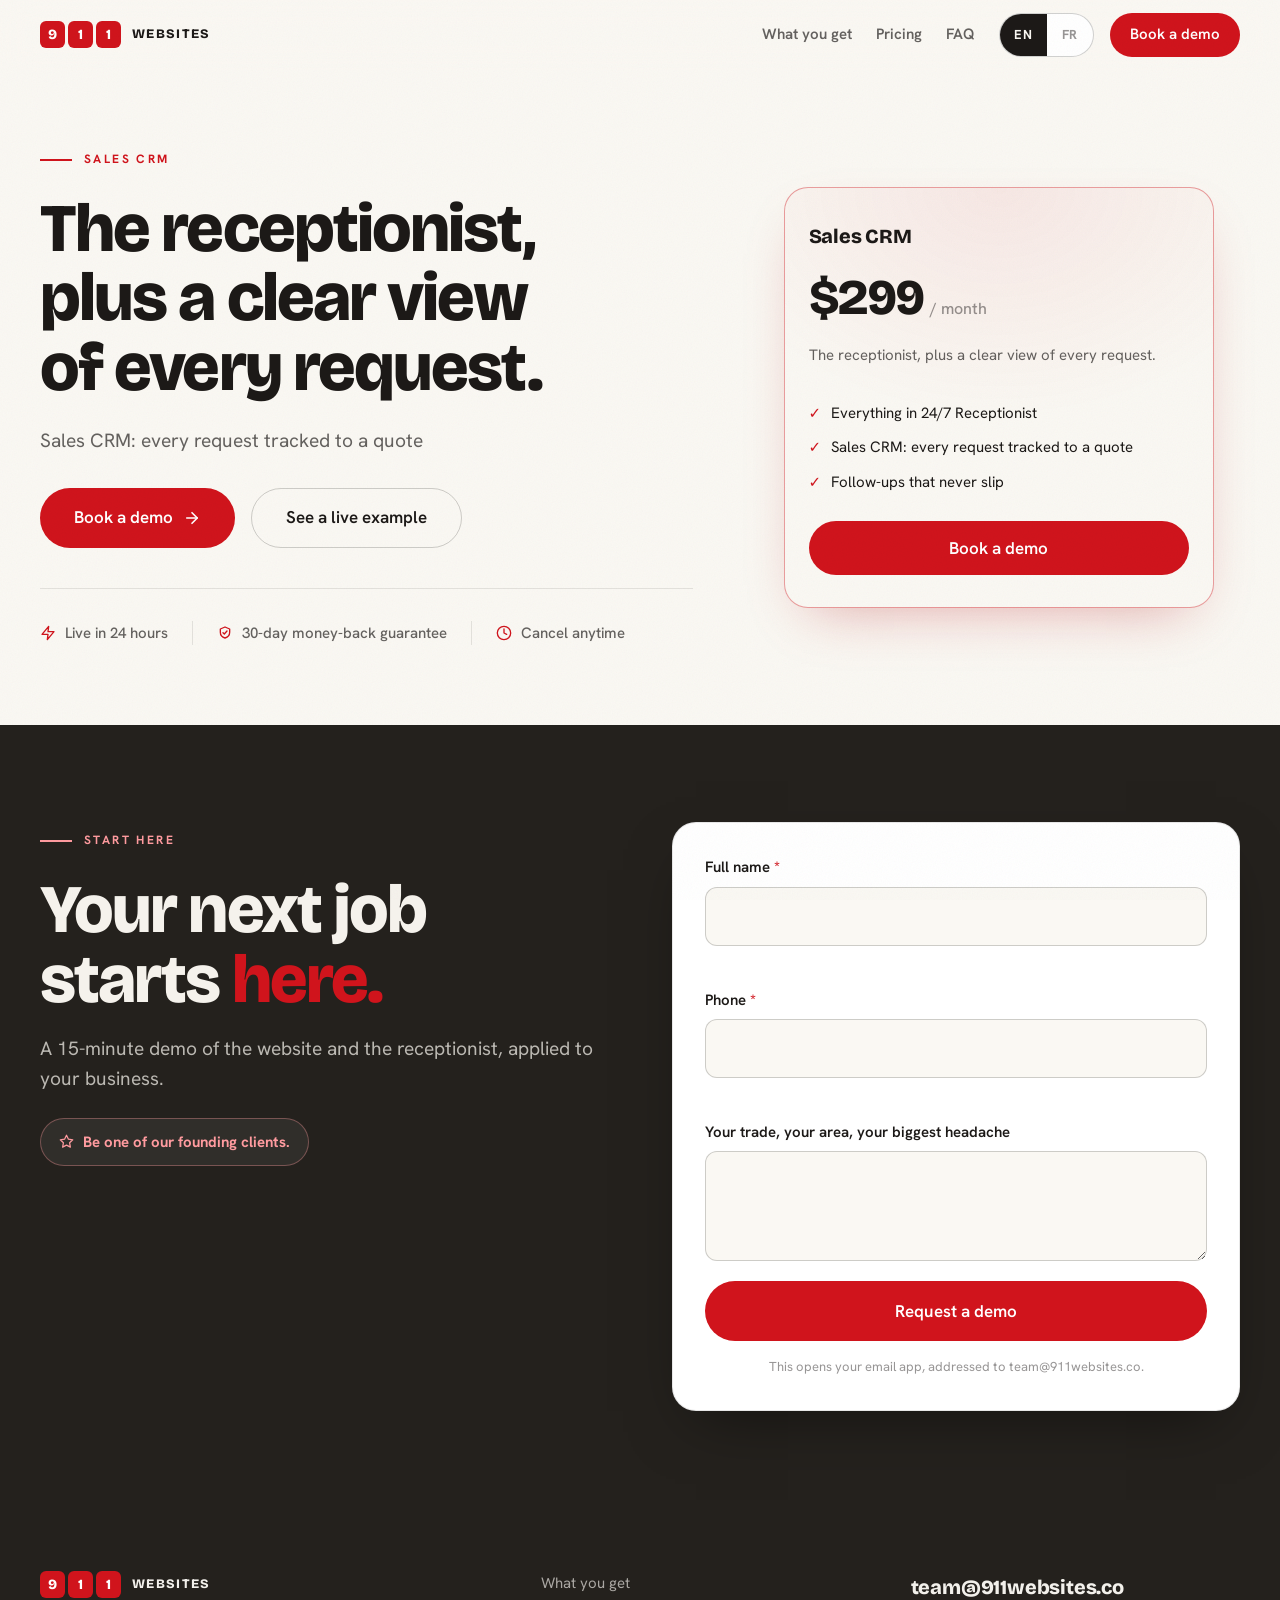
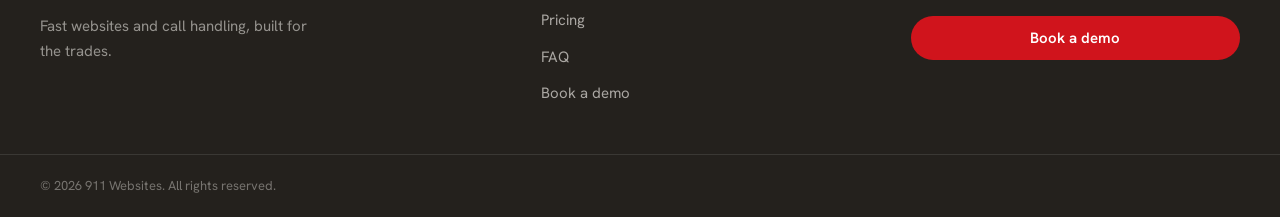
==== crm.html @ 1a989532 "Targeted pass per validated decisions (no copy changes) - Slate blocks (--slate token, centralized):" ====
<!DOCTYPE html>
<html lang="en">
<head>
  <meta charset="UTF-8" />
  <meta name="viewport" content="width=device-width, initial-scale=1.0" />
  <title data-i18n="crm.meta.title">911 Websites: Sales CRM</title>
  <meta name="description" data-i18n-content="crm.meta.desc" content="The receptionist, plus a clear view of every request. Sales CRM: every request tracked to a quote." />
  <meta name="theme-color" content="#FAF8F3" />

  <meta property="og:title" content="911 Websites: Sales CRM" />
  <meta property="og:description" content="The receptionist, plus a clear view of every request. Sales CRM: every request tracked to a quote." />
  <meta property="og:type" content="website" />
  <meta property="og:url" content="https://911websites.co/crm" /><!-- TODO: confirm domain -->

  <link rel="icon" type="image/svg+xml" href="data:image/svg+xml,%3Csvg xmlns='http://www.w3.org/2000/svg' viewBox='0 0 52 18'%3E%3Crect x='0' y='0' width='15' height='18' rx='4' fill='%23ED1C24'/%3E%3Ctext x='7.5' y='13.5' font-family='Arial Black,Arial' font-size='12' font-weight='900' text-anchor='middle' fill='white'%3E9%3C/text%3E%3Crect x='18.5' y='0' width='15' height='18' rx='4' fill='%23ED1C24'/%3E%3Ctext x='26' y='13.5' font-family='Arial Black,Arial' font-size='12' font-weight='900' text-anchor='middle' fill='white'%3E1%3C/text%3E%3Crect x='37' y='0' width='15' height='18' rx='4' fill='%23ED1C24'/%3E%3Ctext x='44.5' y='13.5' font-family='Arial Black,Arial' font-size='12' font-weight='900' text-anchor='middle' fill='white'%3E1%3C/text%3E%3C/svg%3E" />

  <link rel="preconnect" href="https://fonts.googleapis.com" />
  <link rel="preconnect" href="https://fonts.gstatic.com" crossorigin />
  <link href="https://fonts.googleapis.com/css2?family=Bricolage+Grotesque:opsz,wght@12..96,700;12..96,800&family=Hanken+Grotesk:wght@400;500;600;700&display=swap" rel="stylesheet" />
  <link rel="stylesheet" href="assets/css/styles.css?v=3" />
</head>
<body data-page="crm">

  <a href="#main" class="skip" data-i18n="c.skip">Skip to content</a>

  <header class="nav" id="nav" role="banner">
    <div class="nav__inner wrap">
      <a href="/" class="logo" aria-label="911 Websites">
        <span class="logo__sq-group" aria-hidden="true">
          <span class="logo__sq">9</span><span class="logo__sq">1</span><span class="logo__sq">1</span>
        </span>
        <span class="logo__word">Websites</span>
      </a>

      <button class="nav__burger" id="burger" aria-label="Menu" aria-expanded="false" aria-controls="navLinks">
        <span></span><span></span><span></span>
      </button>

      <nav class="nav__links" id="navLinks" aria-label="Primary">
        <a href="/#pillars" data-i18n="h.pillars.kicker">What you get</a>
        <a href="/#pricing" data-i18n="c.nav.pricing">Pricing</a>
        <a href="/#faq" data-i18n="c.nav.faq">FAQ</a>
      </nav>

      <div class="lang" role="group" aria-label="Language">
        <button type="button" data-lang="en" aria-pressed="true">EN</button>
        <button type="button" data-lang="fr" aria-pressed="false">FR</button>
      </div>

      <a href="#contact" class="btn btn--primary btn--nav nav__cta" data-i18n="c.cta.demo">Book a demo</a>
    </div>
  </header>

  <main id="main">

    <!-- HERO -->
    <section class="hero" aria-labelledby="hero-title">
      <div class="wrap hero__grid">
        <div class="hero__copy" data-reveal>
          <p class="kicker" data-i18n="c.plan3.name">Sales CRM</p>
          <h1 class="display hero__title" id="hero-title" data-i18n="c.plan3.desc">The receptionist, plus a clear view of every request.</h1>
          <p class="lead hero__lead" data-i18n="c.plan3.f2">Sales CRM: every request tracked to a quote</p>
          <div class="hero__actions">
            <a href="#contact" class="btn btn--primary btn--lg">
              <span data-i18n="c.cta.demo">Book a demo</span>
              <svg class="btn__arrow" viewBox="0 0 24 24" fill="none" stroke="currentColor" stroke-width="2.2" stroke-linecap="round" stroke-linejoin="round" aria-hidden="true"><line x1="5" y1="12" x2="19" y2="12"/><polyline points="12 5 19 12 12 19"/></svg>
            </a>
            <a href="/demo" class="btn btn--ghost btn--lg" data-i18n="c.cta.example">See a live example</a>
          </div>
          <ul class="trust" aria-label="Guarantees">
            <li>
              <svg viewBox="0 0 24 24" fill="none" stroke="currentColor" stroke-width="2" stroke-linecap="round" stroke-linejoin="round" aria-hidden="true"><polygon points="13 2 3 14 12 14 11 22 21 10 12 10 13 2"/></svg>
              <span data-i18n="c.trust.1">Live in 24 hours</span>
            </li>
            <li>
              <svg viewBox="0 0 24 24" fill="none" stroke="currentColor" stroke-width="2" stroke-linecap="round" stroke-linejoin="round" aria-hidden="true"><path d="M12 3l7 3v5c0 4-3 7.5-7 8.5C8 18.5 5 15 5 11V6z"/><path d="M9 11.5l2 2 4-4.5"/></svg>
              <span data-i18n="c.trust.2">30-day money-back guarantee</span>
            </li>
            <li>
              <svg viewBox="0 0 24 24" fill="none" stroke="currentColor" stroke-width="2" stroke-linecap="round" stroke-linejoin="round" aria-hidden="true"><circle cx="12" cy="12" r="10"/><polyline points="12 6 12 12 16 14"/></svg>
              <span data-i18n="c.trust.3">Cancel anytime</span>
            </li>
          </ul>
        </div>

        <!-- The Sales CRM plan card, reused as the hero visual -->
        <aside class="plan plan--featured" data-reveal aria-label="Sales CRM plan" style="max-width: 430px; width: 100%; justify-self: center;">
          <h3 class="plan__name" data-i18n="c.plan3.name">Sales CRM</h3>
          <div class="plan__price">$299<span data-i18n="c.per">/ month</span></div>
          <p class="plan__desc" data-i18n="c.plan3.desc">The receptionist, plus a clear view of every request.</p>
          <ul class="plan__features">
            <li data-i18n="c.plan3.f1">Everything in 24/7 Receptionist</li>
            <li data-i18n="c.plan3.f2">Sales CRM: every request tracked to a quote</li>
            <li data-i18n="c.plan3.f3">Follow-ups that never slip</li>
          </ul>
          <a href="#contact" class="btn btn--primary btn--full" data-i18n="c.cta.demo">Book a demo</a>
        </aside>
      </div>
    </section>

    <!-- CONTACT (slate block) -->
    <section class="section contact section--dark" id="contact" aria-labelledby="contact-title" data-reveal>
      <div class="wrap contact__grid">
        <div class="contact__pitch">
          <p class="kicker" data-i18n="a.contact.kicker">Start here</p>
          <h2 class="display" id="contact-title" data-i18n-html="h.contact.title">Your next job starts <span class="accent">here.</span></h2>
          <p class="lead" data-i18n="h.contact.lead">A 15-minute demo of the website and the receptionist, applied to your business.</p>
          <span class="founding">
            <svg viewBox="0 0 24 24" fill="none" stroke="currentColor" stroke-width="2" stroke-linecap="round" stroke-linejoin="round" aria-hidden="true"><polygon points="12 2 15.1 8.3 22 9.3 17 14.1 18.2 21 12 17.8 5.8 21 7 14.1 2 9.3 8.9 8.3 12 2"/></svg>
            <span data-i18n="a.contact.founding">Be one of our founding clients.</span>
          </span>
        </div>

        <form class="form" id="demoForm" data-subject-key="crm.form.subject" novalidate aria-label="Demo request">
          <div class="field">
            <label for="name"><span data-i18n="c.form.name">Full name</span> <span class="req" aria-hidden="true">*</span></label>
            <input type="text" id="name" name="name" required autocomplete="name" aria-required="true" aria-describedby="e-name" />
            <span class="field__err" id="e-name" role="alert" aria-live="polite"></span>
          </div>
          <div class="field">
            <label for="phone"><span data-i18n="c.form.phone">Phone</span> <span class="req" aria-hidden="true">*</span></label>
            <input type="tel" id="phone" name="phone" required autocomplete="tel" aria-required="true" aria-describedby="e-phone" />
            <span class="field__err" id="e-phone" role="alert" aria-live="polite"></span>
          </div>
          <div class="field">
            <label for="message" data-i18n="c.form.msg">Your trade, your area, your biggest headache</label>
            <textarea id="message" name="message"></textarea>
          </div>
          <button type="submit" class="btn btn--primary btn--full btn--lg" data-i18n="c.form.send">Request a demo</button>
          <p class="form__hint" data-i18n="c.form.hint">This opens your email app, addressed to team@911websites.co.</p>
        </form>
      </div>
    </section>

  </main>

  <footer class="footer" role="contentinfo">
    <div class="wrap footer__top">
      <div class="footer__brand">
        <a href="/" class="logo" aria-label="911 Websites">
          <span class="logo__sq-group" aria-hidden="true">
            <span class="logo__sq">9</span><span class="logo__sq">1</span><span class="logo__sq">1</span>
          </span>
          <span class="logo__word">Websites</span>
        </a>
        <p data-i18n="c.footer.tag">Fast websites and call handling, built for the trades.</p>
      </div>
      <nav class="footer__nav" aria-label="Footer">
        <a href="/#pillars" data-i18n="h.pillars.kicker">What you get</a>
        <a href="/#pricing" data-i18n="c.nav.pricing">Pricing</a>
        <a href="/#faq" data-i18n="c.nav.faq">FAQ</a>
        <a href="#contact" data-i18n="c.cta.demo">Book a demo</a>
      </nav>
      <div class="footer__contact">
        <a href="mailto:team@911websites.co" class="footer__mail">team@911websites.co</a>
        <a href="#contact" class="btn btn--primary btn--nav" data-i18n="c.cta.demo">Book a demo</a>
      </div>
    </div>
    <div class="footer__bottom">
      <div class="wrap">
        <p>&copy; <span data-year>2026</span> 911 Websites. <span data-i18n="c.footer.rights">All rights reserved.</span></p>
      </div>
    </div>
  </footer>

  <script src="assets/js/i18n.js?v=3"></script>
  <script src="assets/js/main.js?v=3"></script>
</body>
</html>
---- assets/css/styles.css ----
/* ═══════════════════════════════════════════════════════════
   911 WEBSITES - A/B test design system (light, warm, craftsman)
   Paper base, ink text, one deep red accent. Dark only where it
   works: photos, the guarantee band, the footer. One theme shared
   by both variants: the test isolates the message, not the design.
   Tokens -> Base -> Type -> Components -> Sections -> Breakpoints
═══════════════════════════════════════════════════════════ */

:root {
  /* Surfaces (warm paper, no pure white page bg) */
  --bg:         #FAF8F3;
  --bg-2:       #F2EFE7;
  --surface:    #FFFFFF;
  --surface-2:  #F2EFE7;
  --line:       rgba(28, 25, 20, 0.10);
  --line-2:     rgba(28, 25, 20, 0.20);

  /* Single accent: deep brand red (AA on paper and as button bg) */
  --red:        #D0141C;
  --red-deep:   #A50F15;
  --red-soft:   rgba(208, 20, 28, 0.07);

  /* Ink */
  --text:       #1C1917;
  --text-2:     rgba(28, 25, 23, 0.68);
  --text-3:     rgba(28, 25, 23, 0.46);

  /* Dark pockets: one slate for dark sections + footer (centralized) */
  --slate:      #24211D;
  --on-slate:   #F5F2EC;
  --on-slate-2: rgba(245, 242, 236, 0.72);
  --red-on-slate: #FF9B9F;

  /* Type */
  --font-display: 'Bricolage Grotesque', Georgia, serif;
  --font-body:    'Hanken Grotesk', system-ui, sans-serif;

  --fs-display: clamp(2.4rem, 6vw, 4.25rem);
  --fs-h2:      clamp(1.9rem, 4.4vw, 3rem);
  --fs-h3:      1.3125rem;
  --fs-lead:    clamp(1.125rem, 1.5vw, 1.3125rem);
  --fs-body:    1.0625rem;
  --fs-sm:      0.9375rem;
  --fs-xs:      0.8125rem;
  --fs-kicker:  0.75rem;

  /* Spacing */
  --s1: 4px;  --s2: 8px;  --s3: 12px; --s4: 16px; --s5: 20px;
  --s6: 24px; --s8: 32px; --s10: 40px; --s12: 48px; --s16: 64px;
  --s20: 80px; --s24: 96px; --s32: 128px;

  /* Radii (locked scale) */
  --r-xs: 8px;
  --r-sm: 12px;
  --r:    16px;
  --r-lg: 24px;
  --r-pill: 999px;

  /* Shadows (warm-tinted, never pure black) */
  --shadow-lift: 0 20px 50px -22px rgba(60, 42, 24, 0.28), 0 0 0 1px var(--line);
  --shadow-red:  0 22px 55px -26px rgba(180, 18, 24, 0.38);

  /* Motion */
  --ease: cubic-bezier(0.22, 1, 0.36, 1);
  --dur:  0.55s;
  --t:    0.22s ease;

  --nav-h: 70px;
  --maxw: 1240px;
}

/* ── RESET / BASE ──────────────────────────────── */
*, *::before, *::after { box-sizing: border-box; margin: 0; padding: 0; }

html {
  scroll-behavior: smooth;
  -webkit-text-size-adjust: 100%;
  scroll-padding-top: calc(var(--nav-h) + 16px);
}

body {
  font-family: var(--font-body);
  font-size: var(--fs-body);
  line-height: 1.65;
  color: var(--text);
  background: var(--bg);
  -webkit-font-smoothing: antialiased;
  text-rendering: optimizeLegibility;
  overflow-x: hidden;
}

img, svg { display: block; max-width: 100%; }
a { color: inherit; text-decoration: none; }

:focus-visible {
  outline: 2px solid var(--red);
  outline-offset: 3px;
  border-radius: 4px;
}

button { font-family: inherit; cursor: pointer; border: none; background: none; color: inherit; }
ul, ol { list-style: none; }
sup { font-size: 0.5em; vertical-align: super; font-weight: inherit; }

/* Subtle paper grain (click-through) */
body::after {
  content: '';
  position: fixed;
  inset: 0;
  z-index: 2000;
  pointer-events: none;
  opacity: 0.05;
  mix-blend-mode: multiply;
  background-image: url("data:image/svg+xml,%3Csvg xmlns='http://www.w3.org/2000/svg' width='180' height='180'%3E%3Cfilter id='n'%3E%3CfeTurbulence type='fractalNoise' baseFrequency='0.8' numOctaves='3' stitchTiles='stitch'/%3E%3C/filter%3E%3Crect width='100%25' height='100%25' filter='url(%23n)'/%3E%3C/svg%3E");
}

/* ── TYPOGRAPHY ────────────────────────────────── */
.display, .h2 {
  font-family: var(--font-display);
  font-weight: 800;
  letter-spacing: -0.028em;
  line-height: 1.02;
  color: var(--text);
  text-wrap: balance;
}
.display { font-size: var(--fs-display); }
.h2      { font-size: var(--fs-h2); line-height: 1.06; letter-spacing: -0.024em; }
.h3 {
  font-family: var(--font-display);
  font-weight: 700;
  font-size: var(--fs-h3);
  letter-spacing: -0.01em;
  line-height: 1.2;
}

.accent { color: var(--red); }

.lead {
  font-size: var(--fs-lead);
  line-height: 1.55;
  color: var(--text-2);
  max-width: 56ch;
  text-wrap: pretty;
}
.muted { color: var(--text-3); }

/* Kicker: the signature dash is a red rule, not a character */
.kicker {
  display: inline-flex;
  align-items: center;
  gap: 12px;
  font-family: var(--font-body);
  font-size: var(--fs-kicker);
  font-weight: 700;
  letter-spacing: 0.2em;
  text-transform: uppercase;
  color: var(--red);
  margin-bottom: var(--s6);
}
.kicker::before {
  content: '';
  width: 32px;
  height: 2px;
  background: currentColor;
  flex-shrink: 0;
}

/* ── LAYOUT ────────────────────────────────────── */
.wrap {
  width: 100%;
  max-width: var(--maxw);
  margin-inline: auto;
  padding-inline: var(--s5);
}

.section {
  padding-block: clamp(var(--s20), 10vw, var(--s24));
  position: relative;
}
.section--seam { border-top: 1px solid var(--line); }
.section--white { background: var(--surface); border-block: 1px solid var(--line); }
.section__head { max-width: 780px; margin-bottom: var(--s12); }
.section__head .h2 { margin-bottom: var(--s5); }

/* ── REVEAL / STAGGER ──────────────────────────── */
[data-reveal] {
  opacity: 0;
  transform: translateY(26px);
  transition: opacity var(--dur) ease, transform var(--dur) var(--ease);
}
[data-reveal].in { opacity: 1; transform: none; }

.stagger > * {
  opacity: 0;
  transform: translateY(22px);
  transition: opacity var(--dur) ease, transform var(--dur) var(--ease);
  transition-delay: calc(var(--i, 0) * 80ms);
}
[data-reveal].in .stagger > *,
.stagger.in > * { opacity: 1; transform: none; }

/* ── BUTTONS ───────────────────────────────────── */
.btn {
  display: inline-flex;
  align-items: center;
  justify-content: center;
  gap: 10px;
  font-family: var(--font-body);
  font-size: var(--fs-body);
  font-weight: 600;
  line-height: 1;
  border-radius: var(--r-pill);
  padding: 16px 28px;
  min-height: 54px;
  white-space: nowrap;
  transition: background var(--t), color var(--t), transform var(--t), border-color var(--t), box-shadow var(--t);
}
.btn svg { width: 18px; height: 18px; }
.btn--primary {
  background: var(--red);
  color: #FFFFFF;
}
.btn--primary:hover  { background: var(--red-deep); transform: translateY(-2px); box-shadow: var(--shadow-red); }
.btn--primary:active { transform: translateY(0); }
.btn--ghost {
  background: transparent;
  color: var(--text);
  border: 1px solid var(--line-2);
}
.btn--ghost:hover { border-color: var(--text); background: rgba(28, 25, 20, 0.04); }
.btn--on-red {
  background: #FFFFFF;
  color: var(--red-deep);
}
.btn--on-red:hover { background: var(--bg); transform: translateY(-2px); }
.btn--lg { font-size: 1.0625rem; padding: 18px 34px; min-height: 60px; }
.btn--full { width: 100%; }
.btn--nav { min-height: 44px; padding: 11px 20px; font-size: var(--fs-sm); }
.btn__arrow { transition: transform var(--t); }
.btn:hover .btn__arrow { transform: translateX(3px); }

/* ── LOGO ──────────────────────────────────────── */
.logo { display: inline-flex; align-items: center; gap: 11px; flex-shrink: 0; }
.logo__sq-group { display: flex; gap: 3px; }
.logo__sq {
  display: grid;
  place-items: center;
  width: 25px; height: 27px;
  background: var(--red);
  color: #fff;
  font-family: var(--font-display);
  font-weight: 800;
  font-size: 14px;
  border-radius: 6px;
  line-height: 1;
}
.logo__word {
  font-family: var(--font-display);
  font-weight: 800;
  font-size: 13px;
  letter-spacing: 0.1em;
  text-transform: uppercase;
  color: var(--text);
}

/* ── LANGUAGE TOGGLE ───────────────────────────── */
.lang {
  display: inline-flex;
  border: 1px solid var(--line-2);
  border-radius: var(--r-pill);
  overflow: hidden;
  flex-shrink: 0;
  background: var(--surface);
}
.lang button {
  padding: 0 14px;
  min-height: 42px;
  min-width: 46px;
  font-size: var(--fs-xs);
  font-weight: 700;
  letter-spacing: 0.06em;
  color: var(--text-3);
  transition: background var(--t), color var(--t);
}
.lang button:hover { color: var(--text); }
.lang button[aria-pressed="true"] {
  background: var(--text);
  color: var(--bg);
}

/* ── NAV ───────────────────────────────────────── */
.nav {
  position: fixed;
  inset: 0 0 auto 0;
  z-index: 100;
  height: var(--nav-h);
  display: flex;
  align-items: center;
  background: rgba(250, 248, 243, 0.82);
  -webkit-backdrop-filter: blur(14px);
          backdrop-filter: blur(14px);
  border-bottom: 1px solid transparent;
  transition: border-color var(--t), background var(--t);
}
.nav.scrolled { border-bottom-color: var(--line); background: rgba(250, 248, 243, 0.94); }
.nav__inner { display: flex; align-items: center; gap: var(--s4); width: 100%; }
.nav__links { display: none; gap: var(--s6); margin-left: auto; margin-right: var(--s2); }
.nav__links a {
  font-size: var(--fs-sm);
  font-weight: 600;
  color: var(--text-2);
  transition: color var(--t);
}
.nav__links a:hover { color: var(--text); }
.nav__cta { display: none; }
.nav .lang { margin-left: auto; }

.nav__burger {
  display: grid;
  gap: 5px;
  width: 44px; height: 44px;
  place-content: center;
  flex-shrink: 0;
}
.nav__burger span {
  width: 22px; height: 2px;
  background: var(--text);
  border-radius: 2px;
  transition: transform var(--t), opacity var(--t);
}
.nav__burger[aria-expanded="true"] span:nth-child(1) { transform: translateY(7px) rotate(45deg); }
.nav__burger[aria-expanded="true"] span:nth-child(2) { opacity: 0; }
.nav__burger[aria-expanded="true"] span:nth-child(3) { transform: translateY(-7px) rotate(-45deg); }

.nav.open .nav__links {
  display: flex;
  flex-direction: column;
  position: absolute;
  top: var(--nav-h);
  left: 0; right: 0;
  background: var(--bg);
  border-bottom: 1px solid var(--line);
  padding: var(--s6) var(--s5) var(--s16);
  gap: var(--s5);
  margin: 0;
}
.nav.open .nav__links a { font-size: 1.15rem; }
.nav.open .nav__cta {
  display: inline-flex;
  position: absolute;
  top: calc(var(--nav-h) + 178px);
  left: var(--s5); right: var(--s5);
}

/* ── HERO ──────────────────────────────────────── */
.hero {
  padding-top: calc(var(--nav-h) + var(--s16));
  padding-bottom: var(--s20);
  position: relative;
  overflow: hidden;
}
.hero__grid {
  position: relative;
  display: grid;
  gap: var(--s12);
}
.hero__copy { display: flex; flex-direction: column; align-items: flex-start; }
.hero__title { margin-bottom: var(--s6); }
.hero__title .line { display: block; }
.hero__lead { margin-bottom: var(--s8); }
.hero__actions { display: flex; flex-wrap: wrap; gap: var(--s4); align-items: center; }
.hero__micro {
  margin-top: var(--s5);
  font-size: var(--fs-sm);
  color: var(--text-3);
}

/* Rotating trade word in a bordered pill */
.trade {
  display: inline-flex;
  align-items: center;
  border: 2px solid var(--red);
  background: var(--red-soft);
  border-radius: var(--r-sm);
  padding: 0 0.3em;
  color: var(--text);
  transition: opacity 0.24s ease;
  white-space: nowrap;
}

/* Trust row: hairline-separated, no dot characters */
.trust {
  display: flex;
  flex-wrap: wrap;
  gap: var(--s4) var(--s6);
  margin-top: var(--s10);
  padding-top: var(--s8);
  border-top: 1px solid var(--line);
  width: 100%;
}
.trust li {
  display: flex;
  align-items: center;
  gap: 9px;
  font-size: var(--fs-sm);
  font-weight: 500;
  color: var(--text-2);
  padding-left: var(--s6);
  border-left: 1px solid var(--line);
}
.trust li:first-child { padding-left: 0; border-left: none; }
.trust svg { width: 16px; height: 16px; color: var(--red); flex-shrink: 0; }

/* ── PANEL CARDS (hero visuals) ────────────────── */
.panel {
  position: relative;
  background: var(--surface);
  border: 1px solid var(--line);
  border-radius: var(--r-lg);
  padding: var(--s5);
  box-shadow: var(--shadow-lift);
  max-width: 430px;
  width: 100%;
  justify-self: center;
}
.panel__head {
  display: flex;
  align-items: center;
  gap: var(--s3);
  padding-bottom: var(--s4);
  margin-bottom: var(--s4);
  border-bottom: 1px solid var(--line);
}
.panel__avatar {
  display: grid;
  place-items: center;
  width: 40px; height: 40px;
  border-radius: var(--r-pill);
  background: var(--red);
  color: #fff;
  flex-shrink: 0;
}
.panel__avatar svg { width: 20px; height: 20px; }
.panel__who { font-weight: 700; font-size: var(--fs-sm); line-height: 1.3; }
.panel__status {
  display: flex; align-items: center; gap: 6px;
  font-size: var(--fs-xs); color: var(--text-3);
}
.live-dot {
  width: 7px; height: 7px; border-radius: 50%;
  background: #1E9E63;
  animation: livePulse 2s var(--ease) infinite;
}
@keyframes livePulse {
  0%   { box-shadow: 0 0 0 0 rgba(30, 158, 99, 0.45); }
  70%  { box-shadow: 0 0 0 7px rgba(30, 158, 99, 0); }
  100% { box-shadow: 0 0 0 0 rgba(30, 158, 99, 0); }
}

/* Chat card (variant A) - CSS-driven cascade once .in */
.chatcard__feed { display: flex; flex-direction: column; gap: var(--s3); }
.msg {
  max-width: 86%;
  padding: 11px 15px;
  font-size: var(--fs-sm);
  line-height: 1.45;
  border-radius: 16px;
  opacity: 0;
  transform: translateY(8px);
}
.msg--ai {
  align-self: flex-start;
  background: var(--bg-2);
  color: var(--text);
  border-bottom-left-radius: 5px;
}
.msg--user {
  align-self: flex-end;
  background: var(--red);
  color: #fff;
  border-bottom-right-radius: 5px;
}
@keyframes msgIn { to { opacity: 1; transform: none; } }
.panel.in .msg {
  animation: msgIn 0.45s var(--ease) forwards;
  animation-delay: calc(0.4s + var(--i, 0) * 0.85s);
}
.panel__capture {
  margin-top: var(--s4);
  display: flex;
  align-items: center;
  justify-content: center;
  gap: 8px;
  padding: 10px;
  border-radius: var(--r-sm);
  background: var(--red-soft);
  color: var(--red-deep);
  font-size: var(--fs-xs);
  font-weight: 700;
  opacity: 0;
}
.panel.in .panel__capture { animation: msgIn 0.5s var(--ease) 4s forwards; }
.panel__capture svg { width: 14px; height: 14px; flex-shrink: 0; }

/* Digest card (variant B) */
.digest__rows { display: flex; flex-direction: column; }
.digest__row {
  display: flex;
  align-items: flex-start;
  gap: var(--s3);
  padding-block: var(--s3);
  border-top: 1px solid var(--line);
  font-size: var(--fs-sm);
  font-weight: 500;
  color: var(--text);
  opacity: 0;
  transform: translateY(8px);
}
.digest__row:first-child { border-top: none; }
.digest__row svg { width: 17px; height: 17px; color: var(--red); flex-shrink: 0; margin-top: 3px; }
.digest__row--muted { color: var(--text-3); }
.digest__row--muted svg { color: var(--text-3); }
.panel.in .digest__row {
  animation: msgIn 0.4s var(--ease) forwards;
  animation-delay: calc(0.4s + var(--i, 0) * 0.5s);
}
.panel.in .panel__capture--digest { animation-delay: 3.2s; }

/* ── TILES / BENTO ─────────────────────────────── */
.bento { display: grid; gap: var(--s4); grid-template-columns: 1fr; margin-top: var(--s12); }
.tile {
  position: relative;
  background: var(--surface);
  border: 1px solid var(--line);
  border-radius: var(--r-lg);
  padding: var(--s6);
  overflow: hidden;
  transition: border-color var(--t), transform var(--t), box-shadow var(--t);
}
.tile:hover { border-color: var(--line-2); transform: translateY(-3px); box-shadow: var(--shadow-lift); }
.tile__ico {
  display: grid; place-items: center;
  width: 46px; height: 46px;
  border-radius: var(--r-sm);
  background: var(--red-soft);
  color: var(--red);
  margin-bottom: var(--s5);
}
.tile__ico svg { width: 23px; height: 23px; }
.tile .h3 { margin-bottom: var(--s2); }
.tile p { color: var(--text-2); font-size: var(--fs-sm); }

.tile--feature {
  background:
    radial-gradient(120% 120% at 100% 0%, var(--red-soft), transparent 55%),
    var(--surface);
  border-color: rgba(208, 20, 28, 0.28);
}
.tile--feature .tile__big {
  font-family: var(--font-display);
  font-weight: 800;
  font-size: clamp(1.5rem, 3.2vw, 2.2rem);
  letter-spacing: -0.02em;
  line-height: 1.06;
  margin-bottom: var(--s3);
}
.tile__chips { display: flex; flex-wrap: wrap; gap: 8px; margin-top: var(--s5); }
.minichip {
  font-size: var(--fs-xs);
  font-weight: 600;
  color: var(--text-2);
  background: var(--bg);
  border: 1px solid var(--line);
  border-radius: var(--r-pill);
  padding: 6px 12px;
}

/* ── PILLARS (home: the two offers, side by side) ── */
.pillars { display: grid; gap: var(--s4); margin-top: var(--s12); }
.pillars .tile--feature { grid-column: auto; display: flex; flex-direction: column; }
.pillar__link {
  display: inline-flex;
  align-items: center;
  gap: 8px;
  margin-top: var(--s6);
  font-weight: 700;
  font-size: var(--fs-sm);
  color: var(--red-deep);
  min-height: 44px;
}
.pillar__link svg { width: 16px; height: 16px; transition: transform var(--t); }
.pillar__link:hover svg { transform: translateX(4px); }

/* ── STEPS ─────────────────────────────────────── */
.steps { display: grid; gap: var(--s8); margin-top: var(--s12); }
.step {
  display: grid;
  grid-template-columns: auto 1fr;
  gap: var(--s5);
  align-items: start;
  padding-bottom: var(--s8);
  border-bottom: 1px solid var(--line);
}
.step:last-child { border-bottom: none; padding-bottom: 0; }
.step__n {
  font-family: var(--font-display);
  font-weight: 800;
  font-size: clamp(2rem, 4.6vw, 3rem);
  line-height: 1;
  color: var(--red);
  font-variant-numeric: tabular-nums;
  min-width: 1.5em;
}
.step .h3 { margin-bottom: var(--s2); }
.step p { color: var(--text-2); }

/* ── BENEFITS STRIP ────────────────────────────── */
.benefits {
  display: grid;
  gap: var(--s6);
  padding-block: var(--s8);
  border-block: 1px solid var(--line);
}
.benefit__t {
  font-family: var(--font-display);
  font-weight: 800;
  font-size: 1.25rem;
  letter-spacing: -0.01em;
  margin-bottom: var(--s1);
}
.benefit p { color: var(--text-2); font-size: var(--fs-sm); max-width: 34ch; }

/* ── PRICING ───────────────────────────────────── */
.plans { display: grid; gap: var(--s4); margin-top: var(--s12); }
.plan {
  display: flex;
  flex-direction: column;
  gap: var(--s5);
  background: var(--bg);
  border: 1px solid var(--line);
  border-radius: var(--r-lg);
  padding: var(--s8) var(--s6);
  position: relative;
  transition: border-color var(--t), transform var(--t), box-shadow var(--t);
}
.plan:hover { border-color: var(--line-2); transform: translateY(-3px); box-shadow: var(--shadow-lift); }
.plan--featured {
  border-color: rgba(208, 20, 28, 0.4);
  background:
    radial-gradient(130% 100% at 50% 0%, var(--red-soft), transparent 55%),
    var(--bg);
  box-shadow: var(--shadow-red);
}
.plan--featured:hover { border-color: rgba(208, 20, 28, 0.6); }
.badge {
  position: absolute;
  top: calc(-1 * var(--s3));
  left: var(--s6);
  background: var(--red);
  color: #fff;
  font-size: var(--fs-xs);
  font-weight: 700;
  letter-spacing: 0.04em;
  padding: 5px 13px;
  border-radius: var(--r-pill);
}
.plan__name {
  font-family: var(--font-display);
  font-weight: 800;
  font-size: 1.25rem;
  letter-spacing: -0.01em;
}
.plan__price {
  font-family: var(--font-display);
  font-weight: 800;
  font-size: clamp(2.4rem, 5vw, 3.1rem);
  line-height: 1;
  letter-spacing: -0.03em;
  font-variant-numeric: tabular-nums;
}
.plan__price span {
  font-family: var(--font-body);
  font-weight: 500;
  font-size: 1rem;
  letter-spacing: 0;
  color: var(--text-3);
  margin-left: 6px;
}
.plan__desc { color: var(--text-2); font-size: var(--fs-sm); min-height: 2.6em; }
.plan__features { display: flex; flex-direction: column; gap: var(--s3); flex: 1; }
.plan__features li {
  display: flex;
  gap: 10px;
  font-size: var(--fs-sm);
  color: var(--text);
  line-height: 1.5;
}
.plan__features li::before {
  content: '✓';
  color: var(--red);
  font-weight: 700;
  flex-shrink: 0;
}
.plan .btn { margin-top: var(--s2); }

.addons { margin-top: var(--s12); }
.addons__title {
  font-family: var(--font-display);
  font-weight: 700;
  font-size: 1.25rem;
  margin-bottom: var(--s5);
  color: var(--text);
}
.addons__list { display: grid; gap: var(--s3); }
.addons__list li {
  display: flex;
  align-items: center;
  justify-content: space-between;
  gap: var(--s3);
  font-size: var(--fs-sm);
  font-weight: 600;
  color: var(--text);
  background: var(--bg);
  border: 1px solid var(--line);
  border-radius: var(--r-sm);
  padding: 16px 18px;
}
.addons__price {
  font-family: var(--font-display);
  font-weight: 800;
  color: var(--red-deep);
  white-space: nowrap;
  font-variant-numeric: tabular-nums;
}
.pricing__note { margin-top: var(--s8); font-size: var(--fs-sm); color: var(--text-3); }

/* ── CREDIBILITY STRIP (founder pedigree, text only) ── */
.cred {
  border-block: 1px solid var(--line);
  padding-block: var(--s8);
  background: var(--surface);
}
.cred__inner { display: flex; flex-direction: column; gap: var(--s4); }
.cred__label {
  font-size: var(--fs-xs);
  font-weight: 700;
  letter-spacing: 0.14em;
  text-transform: uppercase;
  color: var(--text-3);
}
.cred__names {
  display: flex;
  flex-wrap: wrap;
  gap: var(--s3) var(--s6);
}
.cred__names li {
  font-family: var(--font-display);
  font-weight: 700;
  font-size: 1.0625rem;
  color: var(--text-2);
  white-space: nowrap;
}

/* ── PROBLEM SPLIT ─────────────────────────────── */
.probgrid { display: grid; gap: var(--s10); }
.pains { display: flex; flex-direction: column; gap: var(--s6); }
.pain {
  border-left: 2px solid var(--red);
  padding-left: var(--s6);
}
.pain .h3 { margin-bottom: var(--s2); }
.pain p { color: var(--text-2); }

/* ── IMAGE BREAK (full-bleed photo + one line) ── */
.imgbreak {
  position: relative;
  min-height: clamp(360px, 55vw, 520px);
  display: flex;
  align-items: flex-end;
  overflow: hidden;
}
.imgbreak img {
  position: absolute;
  inset: 0;
  width: 100%;
  height: 100%;
  object-fit: cover;
}
.imgbreak::after {
  content: '';
  position: absolute;
  inset: 0;
  background: linear-gradient(180deg, rgba(23, 19, 16, 0.1) 0%, rgba(23, 19, 16, 0.78) 100%);
}
.imgbreak .wrap { position: relative; z-index: 1; padding-block: var(--s12); }
.imgbreak .h2 { color: #FFFFFF; max-width: 22ch; }

/* ── GUARANTEE BAND (the single full-red moment) ── */
.guarantee {
  background: var(--red-deep);
  color: #FFFFFF;
}
.guarantee .kicker { color: rgba(255, 255, 255, 0.85); }
.guarantee .kicker::before { background: #FFFFFF; }
.guarantee .h2 { color: #FFFFFF; max-width: 20ch; }
.guarantee__sub {
  font-size: var(--fs-lead);
  line-height: 1.55;
  color: rgba(255, 255, 255, 0.88);
  max-width: 56ch;
  margin-top: var(--s5);
  text-wrap: pretty;
}
.guarantee .btn { margin-top: var(--s8); }

/* ── QUOTES ────────────────────────────────────── */
.proof__grid { display: grid; gap: var(--s4); margin-top: var(--s12); }
.quote {
  background: var(--surface);
  border: 1px solid var(--line);
  border-radius: var(--r-lg);
  padding: var(--s8);
  display: flex;
  flex-direction: column;
  gap: var(--s5);
  transition: border-color var(--t), box-shadow var(--t);
}
.quote:hover { border-color: rgba(208, 20, 28, 0.28); box-shadow: var(--shadow-lift); }
.quote__stars { color: #C77800; letter-spacing: 3px; font-size: 1rem; }
.quote__text { font-size: var(--fs-body); line-height: 1.6; color: var(--text); }
.quote--feature .quote__text {
  font-family: var(--font-display);
  font-weight: 700;
  font-size: clamp(1.35rem, 2.4vw, 1.85rem);
  line-height: 1.28;
  letter-spacing: -0.01em;
}
.quote__by { display: flex; align-items: center; gap: var(--s3); margin-top: auto; }
.quote__avatar {
  display: grid; place-items: center;
  width: 44px; height: 44px;
  border-radius: var(--r-pill);
  background: var(--av, var(--red));
  color: #fff;
  font-family: var(--font-display);
  font-weight: 800;
  font-size: 14px;
  flex-shrink: 0;
}
.quote__name { font-weight: 700; font-size: var(--fs-sm); }
.quote__role { color: var(--text-3); font-size: var(--fs-xs); }
.proof__note { margin-top: var(--s6); font-size: var(--fs-xs); color: var(--text-3); }

/* Mobile: swipeable testimonial carousel (scroll-snap) */
@media (max-width: 767px) {
  .proof__grid {
    display: flex;
    gap: var(--s4);
    overflow-x: auto;
    scroll-snap-type: x mandatory;
    -webkit-overflow-scrolling: touch;
    margin-inline: calc(-1 * var(--s5));
    padding-inline: var(--s5);
    padding-bottom: var(--s3);
    scrollbar-width: none;
  }
  .proof__grid::-webkit-scrollbar { display: none; }
  .proof__grid .quote {
    flex: 0 0 84%;
    scroll-snap-align: center;
  }
  .quote--feature .quote__text { font-size: 1.25rem; }
}

/* ── FAQ ───────────────────────────────────────── */
.faq { max-width: 820px; margin-inline: auto; }
.faq__head { text-align: center; margin-bottom: var(--s12); }
.faq__head .kicker { justify-content: center; }
.qa { border-top: 1px solid var(--line); }
.qa:last-of-type { border-bottom: 1px solid var(--line); }
.qa__q {
  width: 100%;
  display: flex;
  align-items: center;
  justify-content: space-between;
  gap: var(--s4);
  text-align: left;
  padding: var(--s6) 0;
  font-family: var(--font-display);
  font-weight: 700;
  font-size: 1.125rem;
  color: var(--text);
  min-height: 68px;
  transition: color var(--t);
}
.qa__q:hover { color: var(--red); }
.qa__icon { position: relative; width: 26px; height: 26px; flex-shrink: 0; }
.qa__icon::before, .qa__icon::after {
  content: '';
  position: absolute;
  inset: 50% 4px auto 4px;
  height: 2px;
  background: var(--red);
  transform: translateY(-50%);
  transition: transform var(--t);
}
.qa__icon::after { transform: translateY(-50%) rotate(90deg); }
.qa__q[aria-expanded="true"] .qa__icon::after { transform: translateY(-50%) rotate(0); }
.qa__a[hidden] { display: none; }
.qa__a p { color: var(--text-2); padding-bottom: var(--s6); max-width: 64ch; }

/* ── CONTACT / FORM ────────────────────────────── */
.contact { background: var(--bg-2); border-top: 1px solid var(--line); }
.contact__grid { display: grid; gap: var(--s12); }
.contact__pitch .display { margin-bottom: var(--s5); }
.contact__pitch .lead { margin-bottom: var(--s6); }

.founding {
  display: inline-flex;
  align-items: center;
  gap: 9px;
  margin-top: 0;
  margin-bottom: var(--s2);
  padding: 11px 18px;
  border-radius: var(--r-pill);
  background: var(--red-soft);
  border: 1px solid rgba(208, 20, 28, 0.25);
  font-size: var(--fs-sm);
  font-weight: 700;
  color: var(--red-deep);
}
.founding svg { width: 15px; height: 15px; flex-shrink: 0; color: var(--red); }

.form {
  background: var(--surface);
  border: 1px solid var(--line);
  border-radius: var(--r-lg);
  padding: var(--s8);
  box-shadow: var(--shadow-lift);
}
.field { display: flex; flex-direction: column; gap: 7px; margin-bottom: var(--s5); }
.field label { font-size: var(--fs-sm); font-weight: 600; color: var(--text); }
.field .req { color: var(--red); }
.field input,
.field textarea {
  width: 100%;
  background: var(--bg);
  border: 1px solid var(--line-2);
  border-radius: var(--r-sm);
  padding: 15px 16px;
  font: inherit;
  font-size: 1rem;
  color: var(--text);
  min-height: 54px;
  transition: border-color var(--t), background var(--t);
  -webkit-appearance: none;
}
.field textarea { min-height: 110px; resize: vertical; line-height: 1.5; }
.field input::placeholder,
.field textarea::placeholder { color: var(--text-3); }
.field input:focus,
.field textarea:focus { outline: none; border-color: var(--red); background: var(--surface); }
.field input.invalid { border-color: var(--red); }
.field__err { font-size: var(--fs-xs); color: var(--red-deep); min-height: 15px; }
.form__hint {
  font-size: var(--fs-xs);
  color: var(--text-3);
  text-align: center;
  margin-top: var(--s4);
  line-height: 1.6;
}

/* ── DARK SECTIONS (slate: pillars + contact) ──── */
.section--dark { background: var(--slate); }
.section--dark .display,
.section--dark .h2,
.section--dark .h3 { color: var(--on-slate); }
.section--dark .lead { color: var(--on-slate-2); }
.section--dark .kicker { color: var(--red-on-slate); }
.section--dark .trust { border-top-color: rgba(255, 255, 255, 0.14); }
.section--dark .trust li { color: var(--on-slate-2); border-left-color: rgba(255, 255, 255, 0.14); }
.section--dark .trust svg { color: var(--red-on-slate); }
.section--dark .founding {
  background: rgba(255, 255, 255, 0.06);
  border-color: rgba(255, 155, 159, 0.35);
  color: var(--red-on-slate);
}
.section--dark .founding svg { color: var(--red-on-slate); }
.section--dark .btn--ghost { color: var(--on-slate); border-color: rgba(255, 255, 255, 0.3); }
.section--dark .btn--ghost:hover { border-color: #FFFFFF; background: rgba(255, 255, 255, 0.06); }
.section--dark .minichip { background: var(--bg); }
.section--dark .form { box-shadow: 0 24px 60px -24px rgba(0, 0, 0, 0.5); }

/* ── HERO PHOTO VISUAL (photo + both-pillar overlays) ── */
.hero-visual {
  position: relative;
  border-radius: var(--r-lg);
  overflow: hidden;
  min-height: 340px;
  width: 100%;
  max-width: 520px;
  justify-self: center;
  box-shadow: var(--shadow-lift);
}
.hero-visual img {
  position: absolute;
  inset: 0;
  width: 100%;
  height: 100%;
  object-fit: cover;
}
.float-card {
  position: absolute;
  background: #FFFFFF;
  border-radius: var(--r);
  box-shadow: 0 14px 36px rgba(50, 35, 20, 0.32);
  padding: 12px 15px;
  font-size: var(--fs-xs);
  line-height: 1.45;
  max-width: 250px;
  opacity: 0;
  transform: translateY(8px);
}
.hero-visual.in .float-card { animation: msgIn 0.5s var(--ease) forwards; }
.float-card--call {
  top: var(--s4);
  left: var(--s4);
  display: flex;
  gap: 9px;
  align-items: flex-start;
  font-weight: 600;
  color: var(--text);
}
.hero-visual.in .float-card--call { animation-delay: 0.5s; }
.float-card--call svg { width: 16px; height: 16px; color: var(--red); flex-shrink: 0; margin-top: 1px; }
.float-card--chat {
  bottom: var(--s4);
  right: var(--s4);
  border-bottom-right-radius: 4px;
  color: var(--text-2);
}
.hero-visual.in .float-card--chat { animation-delay: 1.1s; }
.float-card--chat .who {
  display: flex;
  align-items: center;
  gap: 6px;
  font-weight: 700;
  color: var(--text);
  margin-bottom: 4px;
}

/* ── FOOTER (grounding dark pocket) ────────────── */
.footer { background: var(--slate); color: var(--on-slate); }
.footer .logo__word { color: #F2F0EB; }
.footer__top { display: grid; gap: var(--s10); padding-block: var(--s16) var(--s12); }
.footer__brand { display: flex; flex-direction: column; gap: var(--s4); }
.footer__brand p { color: rgba(242, 240, 235, 0.55); font-size: var(--fs-sm); max-width: 34ch; }
.footer__nav { display: flex; flex-direction: column; gap: var(--s3); }
.footer__nav a { color: rgba(242, 240, 235, 0.65); font-size: var(--fs-sm); transition: color var(--t); }
.footer__nav a:hover { color: #FFFFFF; }
.footer__contact { display: flex; flex-direction: column; gap: var(--s3); }
.footer__mail {
  font-family: var(--font-display);
  font-weight: 800;
  font-size: 1.25rem;
  letter-spacing: -0.01em;
  color: #F2F0EB;
  transition: color var(--t);
  word-break: break-all;
}
.footer__mail:hover { color: #FF8A8F; }
.footer__bottom { border-top: 1px solid rgba(255, 255, 255, 0.1); padding-block: var(--s5); }
.footer__bottom p { font-size: var(--fs-xs); color: rgba(242, 240, 235, 0.4); }

/* ── SELECTOR PAGE (internal, /lab) ────────────── */
.selector {
  min-height: 100dvh;
  display: flex;
  flex-direction: column;
  justify-content: center;
  padding-block: var(--s16);
}
.selector__top {
  display: flex;
  justify-content: space-between;
  align-items: center;
  gap: var(--s4);
  margin-bottom: var(--s12);
}
.selector .display { margin-bottom: var(--s4); }
.selector .lead { margin-bottom: var(--s12); }
.choices { display: grid; gap: var(--s5); }
.choice {
  display: flex;
  flex-direction: column;
  align-items: flex-start;
  gap: var(--s3);
  background: var(--surface);
  border: 1px solid var(--line);
  border-radius: var(--r-lg);
  padding: var(--s8);
  transition: border-color var(--t), transform var(--t), box-shadow var(--t);
}
.choice:hover {
  border-color: rgba(208, 20, 28, 0.4);
  transform: translateY(-4px);
  box-shadow: var(--shadow-lift);
}
.choice__tag {
  font-size: var(--fs-xs);
  font-weight: 700;
  letter-spacing: 0.16em;
  text-transform: uppercase;
  color: var(--red);
}
.choice .h2 { font-size: clamp(1.7rem, 3.4vw, 2.4rem); }
.choice p { color: var(--text-2); font-size: var(--fs-sm); }
.choice__go {
  margin-top: var(--s4);
  display: inline-flex;
  align-items: center;
  gap: 8px;
  font-weight: 700;
  font-size: var(--fs-sm);
  color: var(--text);
}
.choice__go svg { width: 16px; height: 16px; color: var(--red); transition: transform var(--t); }
.choice:hover .choice__go svg { transform: translateX(4px); }

/* ── SKIP LINK ─────────────────────────────────── */
.skip {
  position: absolute;
  top: -200%; left: var(--s4);
  z-index: 999;
  background: var(--red);
  color: #fff;
  padding: 12px 20px;
  border-radius: 0 0 var(--r-sm) var(--r-sm);
  font-weight: 600;
  font-size: var(--fs-sm);
  transition: top var(--t);
}
.skip:focus { top: 0; }

/* ════════════════════════════════════════════════
   BREAKPOINT 768
════════════════════════════════════════════════ */
@media (min-width: 768px) {
  .nav__burger { display: none; }
  .nav__links { display: flex; }
  .nav__cta { display: inline-flex; }
  .nav .lang { margin-left: 0; }

  .bento { grid-template-columns: repeat(2, 1fr); grid-auto-rows: 1fr; }
  .tile--feature { grid-column: 1 / -1; }
  .bento--three { grid-template-columns: repeat(3, 1fr); }
  .bento--three .tile { grid-column: auto; }

  .benefits { grid-template-columns: repeat(3, 1fr); }
  .plans { grid-template-columns: repeat(3, 1fr); align-items: stretch; }
  .addons__list { grid-template-columns: repeat(2, 1fr); }
  .cred__inner { flex-direction: row; align-items: center; gap: var(--s8); }
  .cred__label { flex-shrink: 0; max-width: 200px; }
  .probgrid { grid-template-columns: 0.9fr 1.1fr; align-items: start; }
  .proof__grid { grid-template-columns: repeat(2, 1fr); }
  .quote--feature { grid-column: 1 / -1; }

  .footer__top { grid-template-columns: 1.4fr 1fr 1fr; }
  .choices { grid-template-columns: 1fr 1fr; }
}

/* ════════════════════════════════════════════════
   BREAKPOINT 1024
════════════════════════════════════════════════ */
@media (min-width: 1024px) {
  .hero { padding-top: calc(var(--nav-h) + var(--s20)); }
  .hero__grid { grid-template-columns: 1.15fr 0.85fr; align-items: center; gap: var(--s16); }
  .panel { justify-self: end; }

  .bento { grid-template-columns: repeat(3, 1fr); }
  .tile--feature { grid-column: span 2; display: flex; flex-direction: column; justify-content: center; }
  .tile--feature .tile__ico { margin-bottom: var(--s4); }

  .proof__grid { grid-template-columns: repeat(3, 1fr); align-items: start; }
  .quote--feature { grid-column: span 3; }
  .addons__list { grid-template-columns: repeat(3, 1fr); }
  .pillars { grid-template-columns: repeat(3, 1fr); align-items: stretch; }
  .hero-visual { justify-self: end; min-height: 460px; }

  .contact__grid { grid-template-columns: 1fr 1fr; align-items: start; gap: var(--s16); }
  .contact__pitch { position: sticky; top: calc(var(--nav-h) + var(--s8)); }
}

/* ── REDUCED MOTION ────────────────────────────── */
@media (prefers-reduced-motion: reduce) {
  html { scroll-behavior: auto; }
  *, *::before, *::after {
    animation-duration: 0.001ms !important;
    animation-delay: 0s !important;
    animation-iteration-count: 1 !important;
  }
  [data-reveal], .stagger > * { opacity: 1; transform: none; transition: none; }
  .msg, .digest__row, .panel__capture, .float-card { opacity: 1; transform: none; }
  body::after { display: none; }
}
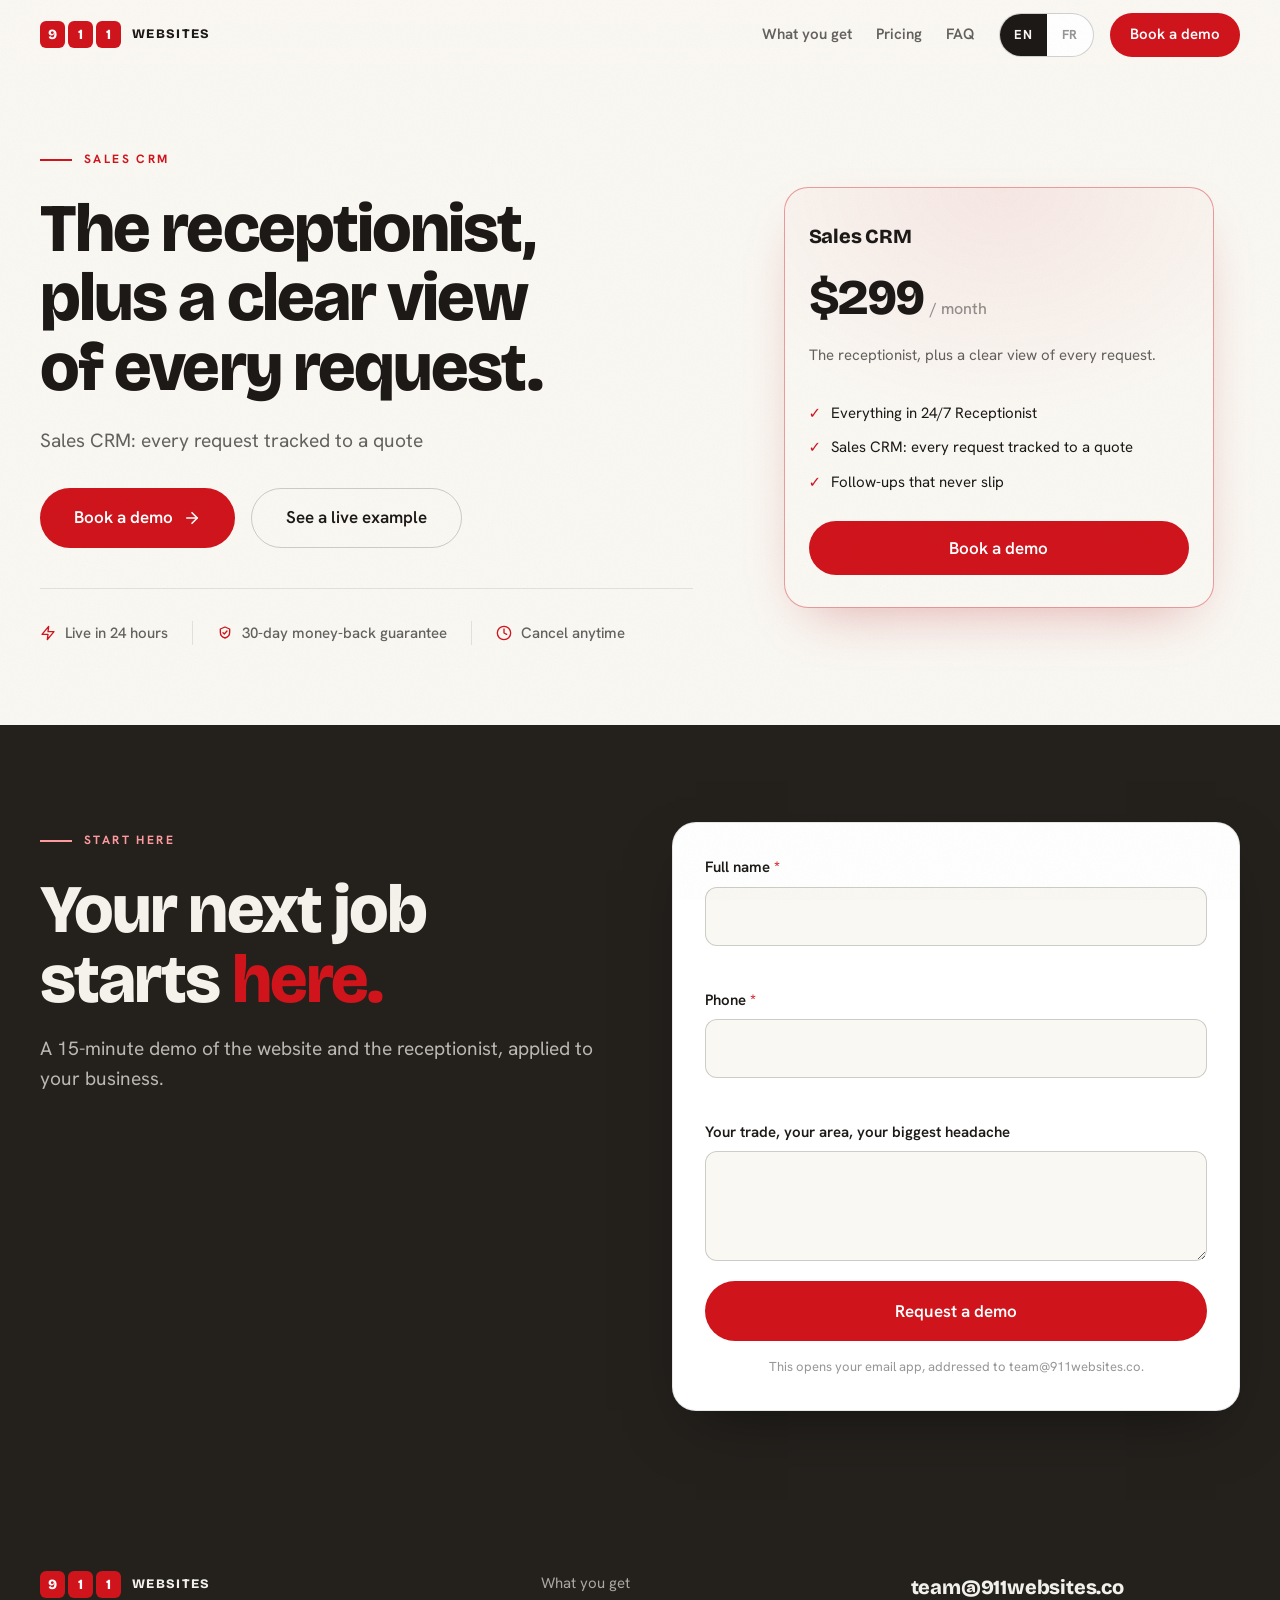
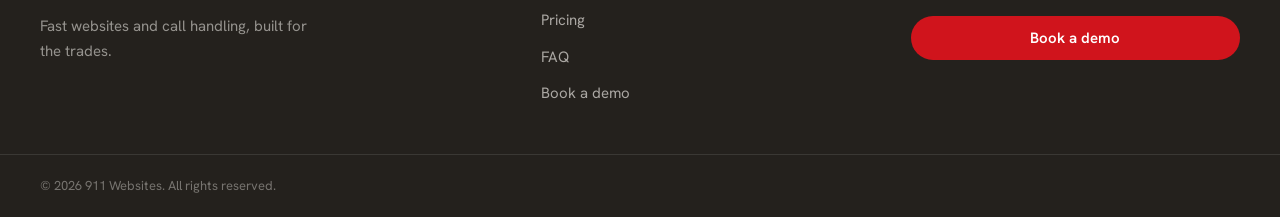
==== commit 469d4e47: "Coherence fixes per review - Remove the 'Be one of our founding clients' chip everywhere - 'The two " ====
--- a/crm.html
+++ b/crm.html
@@ -105,10 +105,6 @@
           <p class="kicker" data-i18n="a.contact.kicker">Start here</p>
           <h2 class="display" id="contact-title" data-i18n-html="h.contact.title">Your next job starts <span class="accent">here.</span></h2>
           <p class="lead" data-i18n="h.contact.lead">A 15-minute demo of the website and the receptionist, applied to your business.</p>
-          <span class="founding">
-            <svg viewBox="0 0 24 24" fill="none" stroke="currentColor" stroke-width="2" stroke-linecap="round" stroke-linejoin="round" aria-hidden="true"><polygon points="12 2 15.1 8.3 22 9.3 17 14.1 18.2 21 12 17.8 5.8 21 7 14.1 2 9.3 8.9 8.3 12 2"/></svg>
-            <span data-i18n="a.contact.founding">Be one of our founding clients.</span>
-          </span>
         </div>
 
         <form class="form" id="demoForm" data-subject-key="crm.form.subject" novalidate aria-label="Demo request">
--- a/assets/css/styles.css
+++ b/assets/css/styles.css
@@ -578,6 +578,31 @@
 /* ── PILLARS (home: the two offers, side by side) ── */
 .pillars { display: grid; gap: var(--s4); margin-top: var(--s12); }
 .pillars .tile--feature { grid-column: auto; display: flex; flex-direction: column; }
+
+/* Sales CRM: compact extension card below the two pillars */
+.pillar-mini {
+  display: flex;
+  flex-wrap: wrap;
+  align-items: center;
+  gap: var(--s4);
+  margin-top: var(--s4);
+  background: var(--surface);
+  border: 1px solid var(--line);
+  border-radius: var(--r-lg);
+  padding: var(--s5) var(--s6);
+  transition: border-color var(--t), transform var(--t), box-shadow var(--t);
+}
+.pillar-mini:hover { border-color: rgba(208, 20, 28, 0.35); transform: translateY(-2px); box-shadow: var(--shadow-lift); }
+.pillar-mini .tile__ico { margin-bottom: 0; flex-shrink: 0; }
+.pillar-mini__body { display: flex; flex-direction: column; gap: 2px; flex: 1; min-width: 200px; }
+.pillar-mini__t {
+  font-family: var(--font-display);
+  font-weight: 800;
+  font-size: 1.125rem;
+  letter-spacing: -0.01em;
+  color: var(--text);
+}
+.pillar-mini__s { font-size: var(--fs-sm); color: var(--text-2); }
 .pillar__link {
   display: inline-flex;
   align-items: center;
@@ -1184,7 +1209,7 @@
   .proof__grid { grid-template-columns: repeat(3, 1fr); align-items: start; }
   .quote--feature { grid-column: span 3; }
   .addons__list { grid-template-columns: repeat(3, 1fr); }
-  .pillars { grid-template-columns: repeat(3, 1fr); align-items: stretch; }
+  .pillars { grid-template-columns: 1fr 1fr; align-items: stretch; }
   .hero-visual { justify-self: end; min-height: 460px; }
 
   .contact__grid { grid-template-columns: 1fr 1fr; align-items: start; gap: var(--s16); }
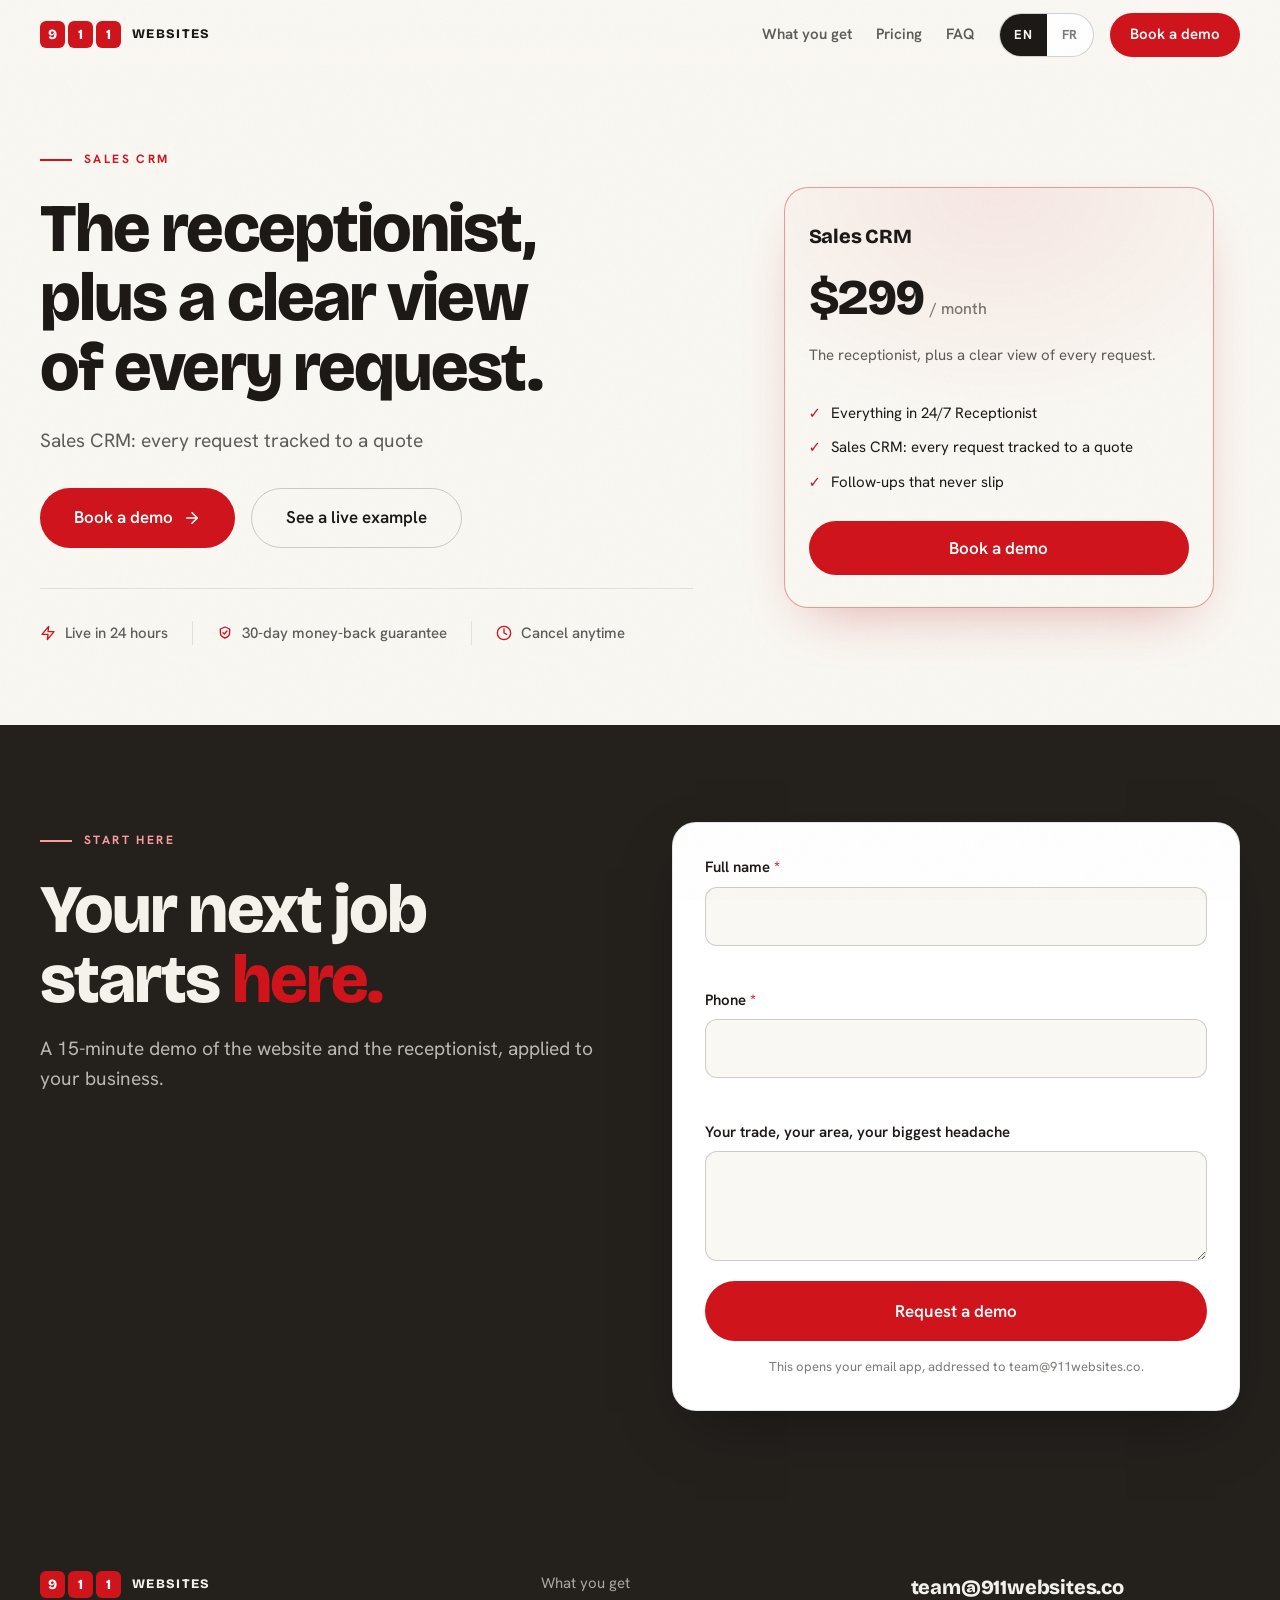
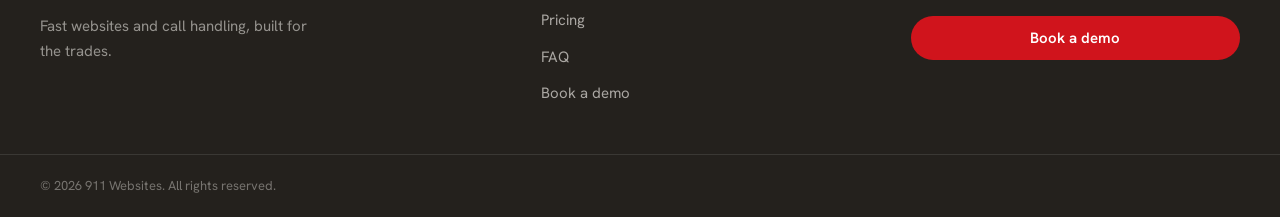
==== commit 6e703833: "Pass v3: shared grid on sub-pages, testimonial carousel, hero polish - Sub-pages aligned on the home" ====
--- a/crm.html
+++ b/crm.html
@@ -17,7 +17,7 @@
   <link rel="preconnect" href="https://fonts.googleapis.com" />
   <link rel="preconnect" href="https://fonts.gstatic.com" crossorigin />
   <link href="https://fonts.googleapis.com/css2?family=Bricolage+Grotesque:opsz,wght@12..96,700;12..96,800&family=Hanken+Grotesk:wght@400;500;600;700&display=swap" rel="stylesheet" />
-  <link rel="stylesheet" href="assets/css/styles.css?v=3" />
+  <link rel="stylesheet" href="assets/css/styles.css?v=4" />
 </head>
 <body data-page="crm">
 
@@ -159,7 +159,7 @@
     </div>
   </footer>
 
-  <script src="assets/js/i18n.js?v=3"></script>
-  <script src="assets/js/main.js?v=3"></script>
+  <script src="assets/js/i18n.js?v=4"></script>
+  <script src="assets/js/main.js?v=4"></script>
 </body>
 </html>
--- a/assets/css/styles.css
+++ b/assets/css/styles.css
@@ -1,8 +1,17 @@
 /* ═══════════════════════════════════════════════════════════
-   911 WEBSITES - A/B test design system (light, warm, craftsman)
+   911 WEBSITES - design system (light, warm, craftsman)
    Paper base, ink text, one deep red accent. Dark only where it
-   works: photos, the guarantee band, the footer. One theme shared
-   by both variants: the test isolates the message, not the design.
+   works: photos, the guarantee band, slate blocks, the footer.
+
+   SECTION CONTRACT (locked - reflow content, not the grid):
+     <section class="section [section--dark|--white|--seam]" id="...">
+       <div class="wrap">
+         <div class="section__head"> .kicker + .h2 + .lead </div>
+         ...content components...
+   Content components: .tile / .tile--feature (cards), .pillars,
+   .steps, .imgbreak, .plans, .quote (+ .carousel), .form, .cred.
+   All colors/spacing/radii come from the :root tokens below;
+   adjust the theme there, never inline.
    Tokens -> Base -> Type -> Components -> Sections -> Breakpoints
 ═══════════════════════════════════════════════════════════ */
 
@@ -20,10 +29,10 @@
   --red-deep:   #A50F15;
   --red-soft:   rgba(208, 20, 28, 0.07);
 
-  /* Ink */
+  /* Ink (tertiary raised to 0.58 for AA on paper) */
   --text:       #1C1917;
-  --text-2:     rgba(28, 25, 23, 0.68);
-  --text-3:     rgba(28, 25, 23, 0.46);
+  --text-2:     rgba(28, 25, 23, 0.70);
+  --text-3:     rgba(28, 25, 23, 0.58);
 
   /* Dark pockets: one slate for dark sections + footer (centralized) */
   --slate:      #24211D;
@@ -632,7 +641,7 @@
   font-weight: 800;
   font-size: clamp(2rem, 4.6vw, 3rem);
   line-height: 1;
-  color: var(--red);
+  color: var(--red-deep);
   font-variant-numeric: tabular-nums;
   min-width: 1.5em;
 }
@@ -838,8 +847,8 @@
 }
 .guarantee .btn { margin-top: var(--s8); }
 
-/* ── QUOTES ────────────────────────────────────── */
-.proof__grid { display: grid; gap: var(--s4); margin-top: var(--s12); }
+/* ── QUOTES: one featured + carousel for the rest ── */
+.proof-feature { margin-top: var(--s12); }
 .quote {
   background: var(--surface);
   border: 1px solid var(--line);
@@ -876,26 +885,36 @@
 .quote__role { color: var(--text-3); font-size: var(--fs-xs); }
 .proof__note { margin-top: var(--s6); font-size: var(--fs-xs); color: var(--text-3); }
 
-/* Mobile: swipeable testimonial carousel (scroll-snap) */
-@media (max-width: 767px) {
-  .proof__grid {
-    display: flex;
-    gap: var(--s4);
-    overflow-x: auto;
-    scroll-snap-type: x mandatory;
-    -webkit-overflow-scrolling: touch;
-    margin-inline: calc(-1 * var(--s5));
-    padding-inline: var(--s5);
-    padding-bottom: var(--s3);
-    scrollbar-width: none;
-  }
-  .proof__grid::-webkit-scrollbar { display: none; }
-  .proof__grid .quote {
-    flex: 0 0 84%;
-    scroll-snap-align: center;
-  }
-  .quote--feature .quote__text { font-size: 1.25rem; }
-}
+/* Carousel (desktop + mobile), sober: scroll-snap track + chevrons */
+.carousel { position: relative; margin-top: var(--s4); }
+.carousel__track {
+  display: flex;
+  gap: var(--s4);
+  overflow-x: auto;
+  scroll-snap-type: x mandatory;
+  -webkit-overflow-scrolling: touch;
+  padding-bottom: var(--s2);
+  scrollbar-width: none;
+}
+.carousel__track::-webkit-scrollbar { display: none; }
+.carousel__track .quote {
+  flex: 0 0 84%;
+  scroll-snap-align: start;
+}
+.carousel__nav { display: flex; gap: var(--s3); justify-content: flex-end; margin-top: var(--s4); }
+.carousel__btn {
+  width: 44px;
+  height: 44px;
+  border-radius: var(--r-pill);
+  border: 1px solid var(--line-2);
+  background: var(--surface);
+  display: grid;
+  place-items: center;
+  color: var(--text);
+  transition: border-color var(--t), background var(--t);
+}
+.carousel__btn:hover { border-color: var(--text); }
+.carousel__btn svg { width: 18px; height: 18px; }
 
 /* ── FAQ ───────────────────────────────────────── */
 .faq { max-width: 820px; margin-inline: auto; }
@@ -1037,14 +1056,28 @@
 .float-card {
   position: absolute;
   background: #FFFFFF;
+  border: 1px solid rgba(28, 25, 20, 0.06);
   border-radius: var(--r);
-  box-shadow: 0 14px 36px rgba(50, 35, 20, 0.32);
-  padding: 12px 15px;
+  box-shadow: 0 10px 30px rgba(40, 28, 16, 0.22), 0 2px 6px rgba(40, 28, 16, 0.10);
+  padding: 13px 16px;
   font-size: var(--fs-xs);
-  line-height: 1.45;
-  max-width: 250px;
+  line-height: 1.5;
+  max-width: 240px;
   opacity: 0;
   transform: translateY(8px);
+}
+/* Speech tail on the chat bubble */
+.float-card--chat::after {
+  content: '';
+  position: absolute;
+  right: 18px;
+  bottom: -7px;
+  width: 14px;
+  height: 14px;
+  background: #FFFFFF;
+  border-right: 1px solid rgba(28, 25, 20, 0.06);
+  border-bottom: 1px solid rgba(28, 25, 20, 0.06);
+  transform: rotate(45deg);
 }
 .hero-visual.in .float-card { animation: msgIn 0.5s var(--ease) forwards; }
 .float-card--call {
@@ -1187,8 +1220,7 @@
   .cred__inner { flex-direction: row; align-items: center; gap: var(--s8); }
   .cred__label { flex-shrink: 0; max-width: 200px; }
   .probgrid { grid-template-columns: 0.9fr 1.1fr; align-items: start; }
-  .proof__grid { grid-template-columns: repeat(2, 1fr); }
-  .quote--feature { grid-column: 1 / -1; }
+  .carousel__track .quote { flex: 0 0 46%; }
 
   .footer__top { grid-template-columns: 1.4fr 1fr 1fr; }
   .choices { grid-template-columns: 1fr 1fr; }
@@ -1206,8 +1238,7 @@
   .tile--feature { grid-column: span 2; display: flex; flex-direction: column; justify-content: center; }
   .tile--feature .tile__ico { margin-bottom: var(--s4); }
 
-  .proof__grid { grid-template-columns: repeat(3, 1fr); align-items: start; }
-  .quote--feature { grid-column: span 3; }
+  .carousel__track .quote { flex: 0 0 41%; }
   .addons__list { grid-template-columns: repeat(3, 1fr); }
   .pillars { grid-template-columns: 1fr 1fr; align-items: stretch; }
   .hero-visual { justify-self: end; min-height: 460px; }
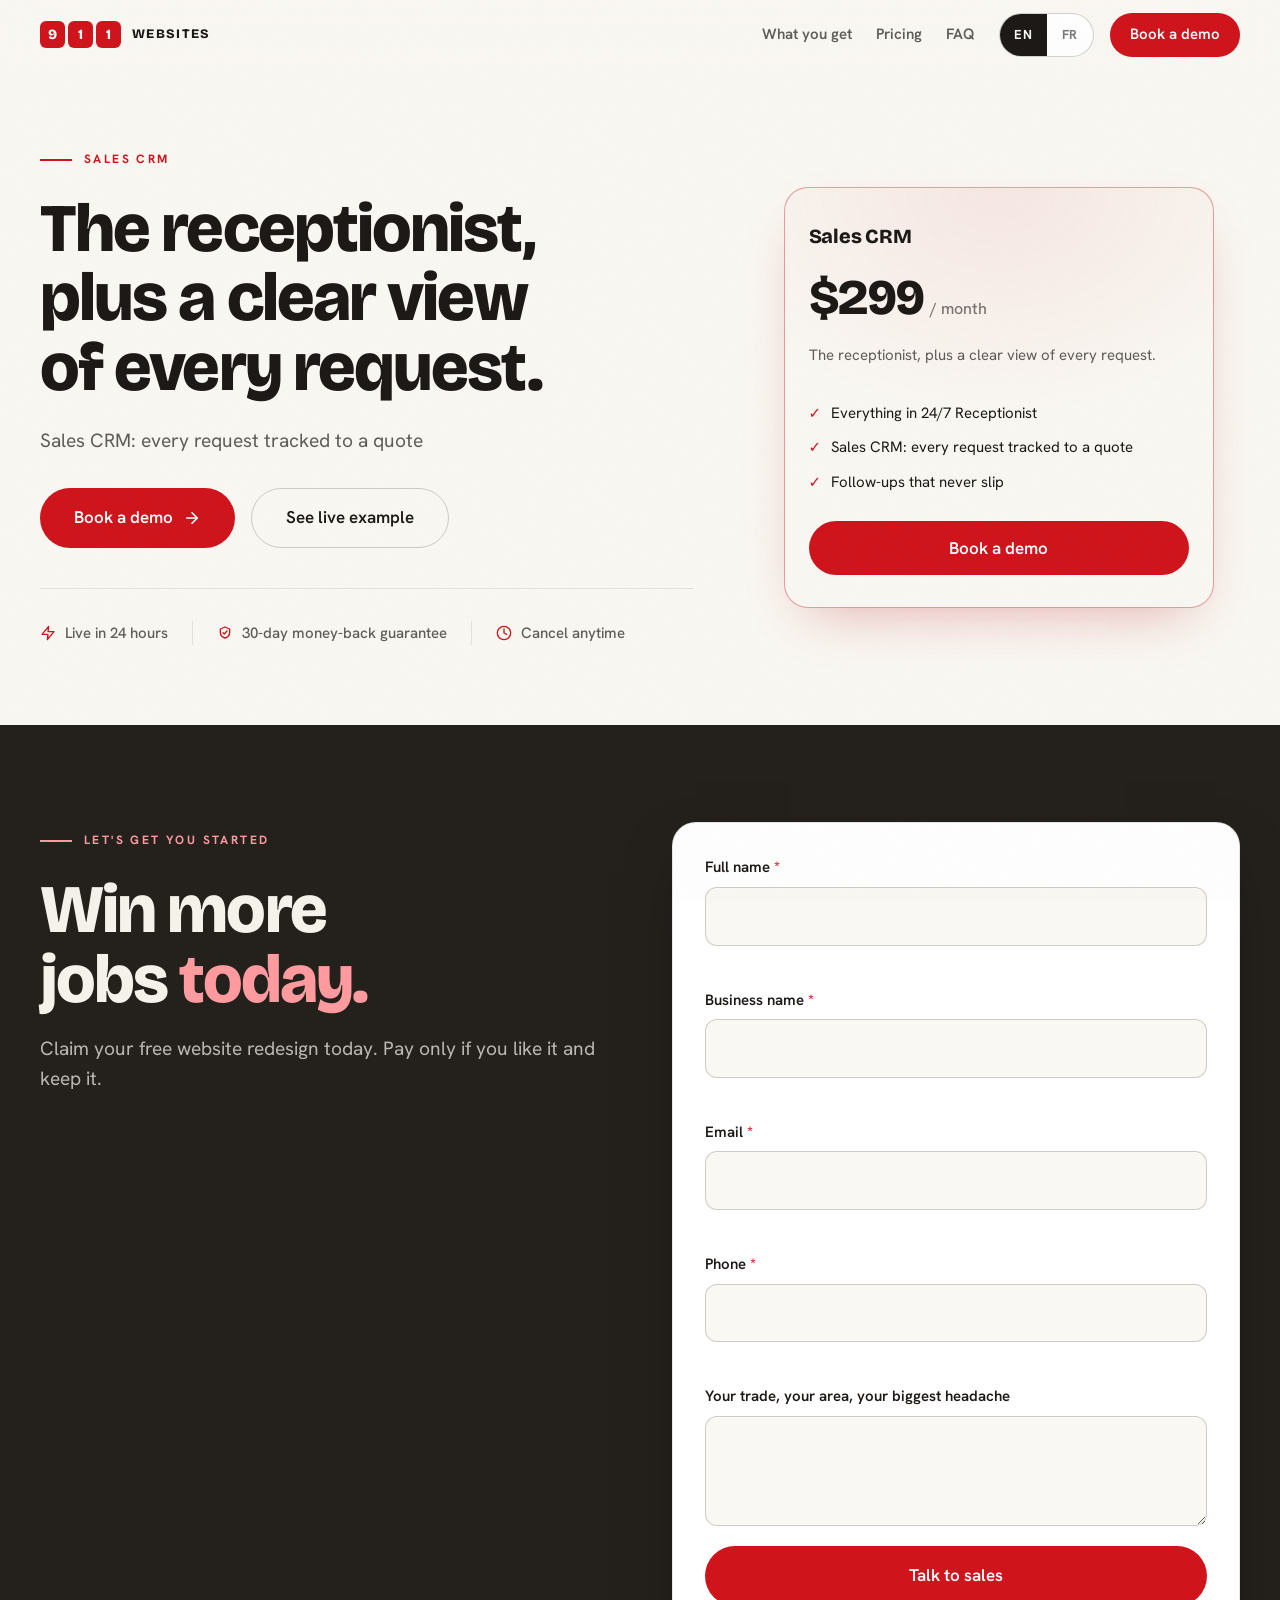
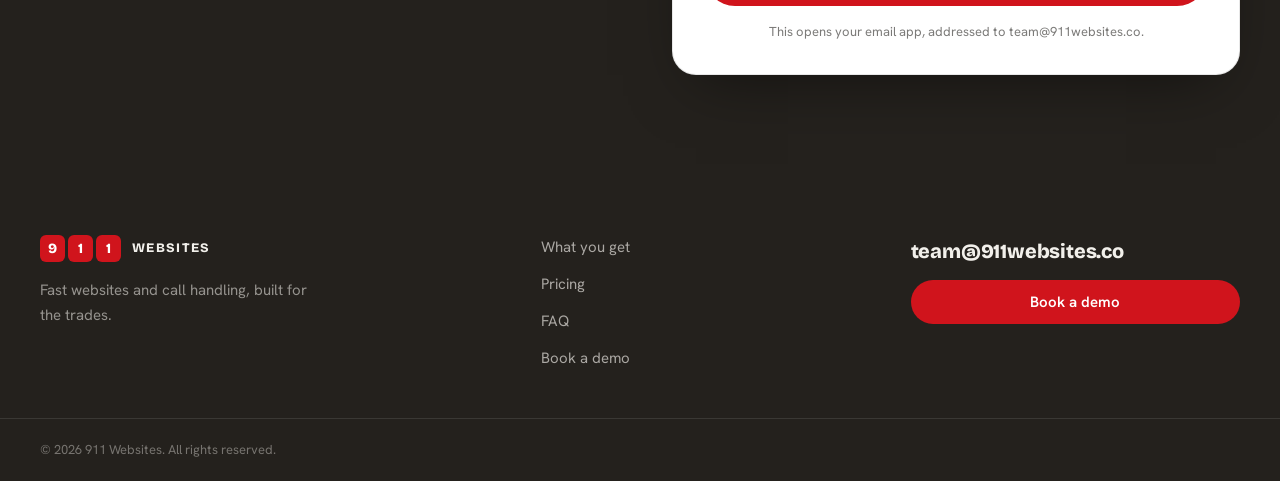
==== commit 084e6d1b: "Apply Etienne's copy pass, rebuild pillars block, fix contrast bugs Copy (EN+FR, 267 keys, parity ke" ====
--- a/crm.html
+++ b/crm.html
@@ -17,7 +17,7 @@
   <link rel="preconnect" href="https://fonts.googleapis.com" />
   <link rel="preconnect" href="https://fonts.gstatic.com" crossorigin />
   <link href="https://fonts.googleapis.com/css2?family=Bricolage+Grotesque:opsz,wght@12..96,700;12..96,800&family=Hanken+Grotesk:wght@400;500;600;700&display=swap" rel="stylesheet" />
-  <link rel="stylesheet" href="assets/css/styles.css?v=4" />
+  <link rel="stylesheet" href="assets/css/styles.css?v=6" />
 </head>
 <body data-page="crm">
 
@@ -114,6 +114,16 @@
             <span class="field__err" id="e-name" role="alert" aria-live="polite"></span>
           </div>
           <div class="field">
+            <label for="business"><span data-i18n="c.form.biz">Business name</span> <span class="req" aria-hidden="true">*</span></label>
+            <input type="text" id="business" name="business" required autocomplete="organization" aria-required="true" aria-describedby="e-business" />
+            <span class="field__err" id="e-business" role="alert" aria-live="polite"></span>
+          </div>
+          <div class="field">
+            <label for="email"><span data-i18n="c.form.email">Email</span> <span class="req" aria-hidden="true">*</span></label>
+            <input type="email" id="email" name="email" required autocomplete="email" aria-required="true" aria-describedby="e-email" />
+            <span class="field__err" id="e-email" role="alert" aria-live="polite"></span>
+          </div>
+          <div class="field">
             <label for="phone"><span data-i18n="c.form.phone">Phone</span> <span class="req" aria-hidden="true">*</span></label>
             <input type="tel" id="phone" name="phone" required autocomplete="tel" aria-required="true" aria-describedby="e-phone" />
             <span class="field__err" id="e-phone" role="alert" aria-live="polite"></span>
@@ -159,7 +169,7 @@
     </div>
   </footer>
 
-  <script src="assets/js/i18n.js?v=4"></script>
-  <script src="assets/js/main.js?v=4"></script>
+  <script src="assets/js/i18n.js?v=6"></script>
+  <script src="assets/js/main.js?v=6"></script>
 </body>
 </html>
--- a/assets/css/styles.css
+++ b/assets/css/styles.css
@@ -589,6 +589,110 @@
 .pillars .tile--feature { grid-column: auto; display: flex; flex-direction: column; }
 
 /* Sales CRM: compact extension card below the two pillars */
+/* ── Pillar mockups: a still frame of the product, inside the card ── */
+.mock {
+  margin-top: var(--s5);
+  border: 1px solid var(--line);
+  border-radius: 14px;
+  background: var(--bg);
+  overflow: hidden;
+}
+.mock__bar {
+  display: flex;
+  align-items: center;
+  gap: 6px;
+  padding: 9px 12px;
+  background: var(--bg-2);
+  border-bottom: 1px solid var(--line);
+}
+.mock__dot { width: 9px; height: 9px; border-radius: 50%; background: var(--line-2); }
+.mock__dot:nth-child(1) { background: #E9807E; }
+.mock__dot:nth-child(2) { background: #E7C46A; }
+.mock__dot:nth-child(3) { background: #7FC08A; }
+.mock__url {
+  margin-left: 8px;
+  font-family: ui-monospace, SFMono-Regular, Menlo, monospace;
+  font-size: 12px;
+  color: var(--text-3);
+  overflow: hidden;
+  text-overflow: ellipsis;
+  white-space: nowrap;
+}
+.mock__head {
+  display: flex;
+  align-items: center;
+  gap: 10px;
+  padding: 12px;
+  border-bottom: 1px solid var(--line);
+}
+.mock__ico {
+  display: grid;
+  place-items: center;
+  width: 30px;
+  height: 30px;
+  flex-shrink: 0;
+  border-radius: 9px;
+  background: var(--red-soft);
+  color: var(--red);
+}
+.mock__ico svg { width: 16px; height: 16px; }
+.mock__id { display: flex; flex-direction: column; line-height: 1.25; min-width: 0; }
+.mock__id b { font-size: var(--fs-sm); color: var(--text); }
+.mock__id em { font-style: normal; font-size: 12px; color: #357A49; }
+.mock__feed { display: flex; flex-direction: column; gap: 8px; padding: 12px; }
+/* These bubbles are static art, not the animated hero panel. */
+.mock__feed .msg { opacity: 1; transform: none; max-width: 92%; font-size: 13px; padding: 9px 12px; }
+
+.mock--call { padding: 12px; }
+.call__head { display: flex; align-items: center; gap: 10px; }
+.call__avatar {
+  display: grid;
+  place-items: center;
+  width: 34px;
+  height: 34px;
+  flex-shrink: 0;
+  border-radius: 50%;
+  background: var(--bg-2);
+  color: var(--text-2);
+}
+.call__avatar svg { width: 18px; height: 18px; }
+.call__id { display: flex; flex-direction: column; line-height: 1.25; flex: 1; min-width: 0; }
+.call__id b { font-size: var(--fs-sm); color: var(--text); }
+.call__id em { font-style: normal; font-size: 12px; color: var(--text-3); font-family: ui-monospace, SFMono-Regular, Menlo, monospace; }
+.call__timer {
+  display: flex;
+  align-items: center;
+  gap: 5px;
+  flex-shrink: 0;
+  padding: 3px 9px;
+  border-radius: 999px;
+  background: var(--red-soft);
+  color: var(--red-deep);
+  font-size: 12px;
+  font-weight: 600;
+  font-variant-numeric: tabular-nums;
+}
+.call__wave { display: flex; align-items: center; gap: 3px; height: 34px; margin: 14px 2px 12px; }
+.call__wave i {
+  flex: 1;
+  border-radius: 2px;
+  background: var(--red);
+  opacity: 0.55;
+  height: 30%;
+}
+.call__wave i:nth-child(3n) { height: 85%; }
+.call__wave i:nth-child(3n+1) { height: 55%; }
+.call__wave i:nth-child(4n) { height: 100%; }
+.call__label {
+  font-size: 11px;
+  font-weight: 700;
+  letter-spacing: 0.12em;
+  text-transform: uppercase;
+  color: var(--text-3);
+  margin-bottom: 2px;
+}
+.mock__feed--call { padding: 8px 0 0; }
+
 .pillar-mini {
   display: flex;
   flex-wrap: wrap;
@@ -1019,6 +1123,10 @@
 .section--dark .display,
 .section--dark .h2,
 .section--dark .h3 { color: var(--on-slate); }
+/* Tiles stay light cards inside a slate section, so their type keeps ink colour. */
+.section--dark .tile .h3,
+.section--dark .tile .tile__big { color: var(--text); }
+.section--dark .accent { color: var(--red-on-slate); }
 .section--dark .lead { color: var(--on-slate-2); }
 .section--dark .kicker { color: var(--red-on-slate); }
 .section--dark .trust { border-top-color: rgba(255, 255, 255, 0.14); }
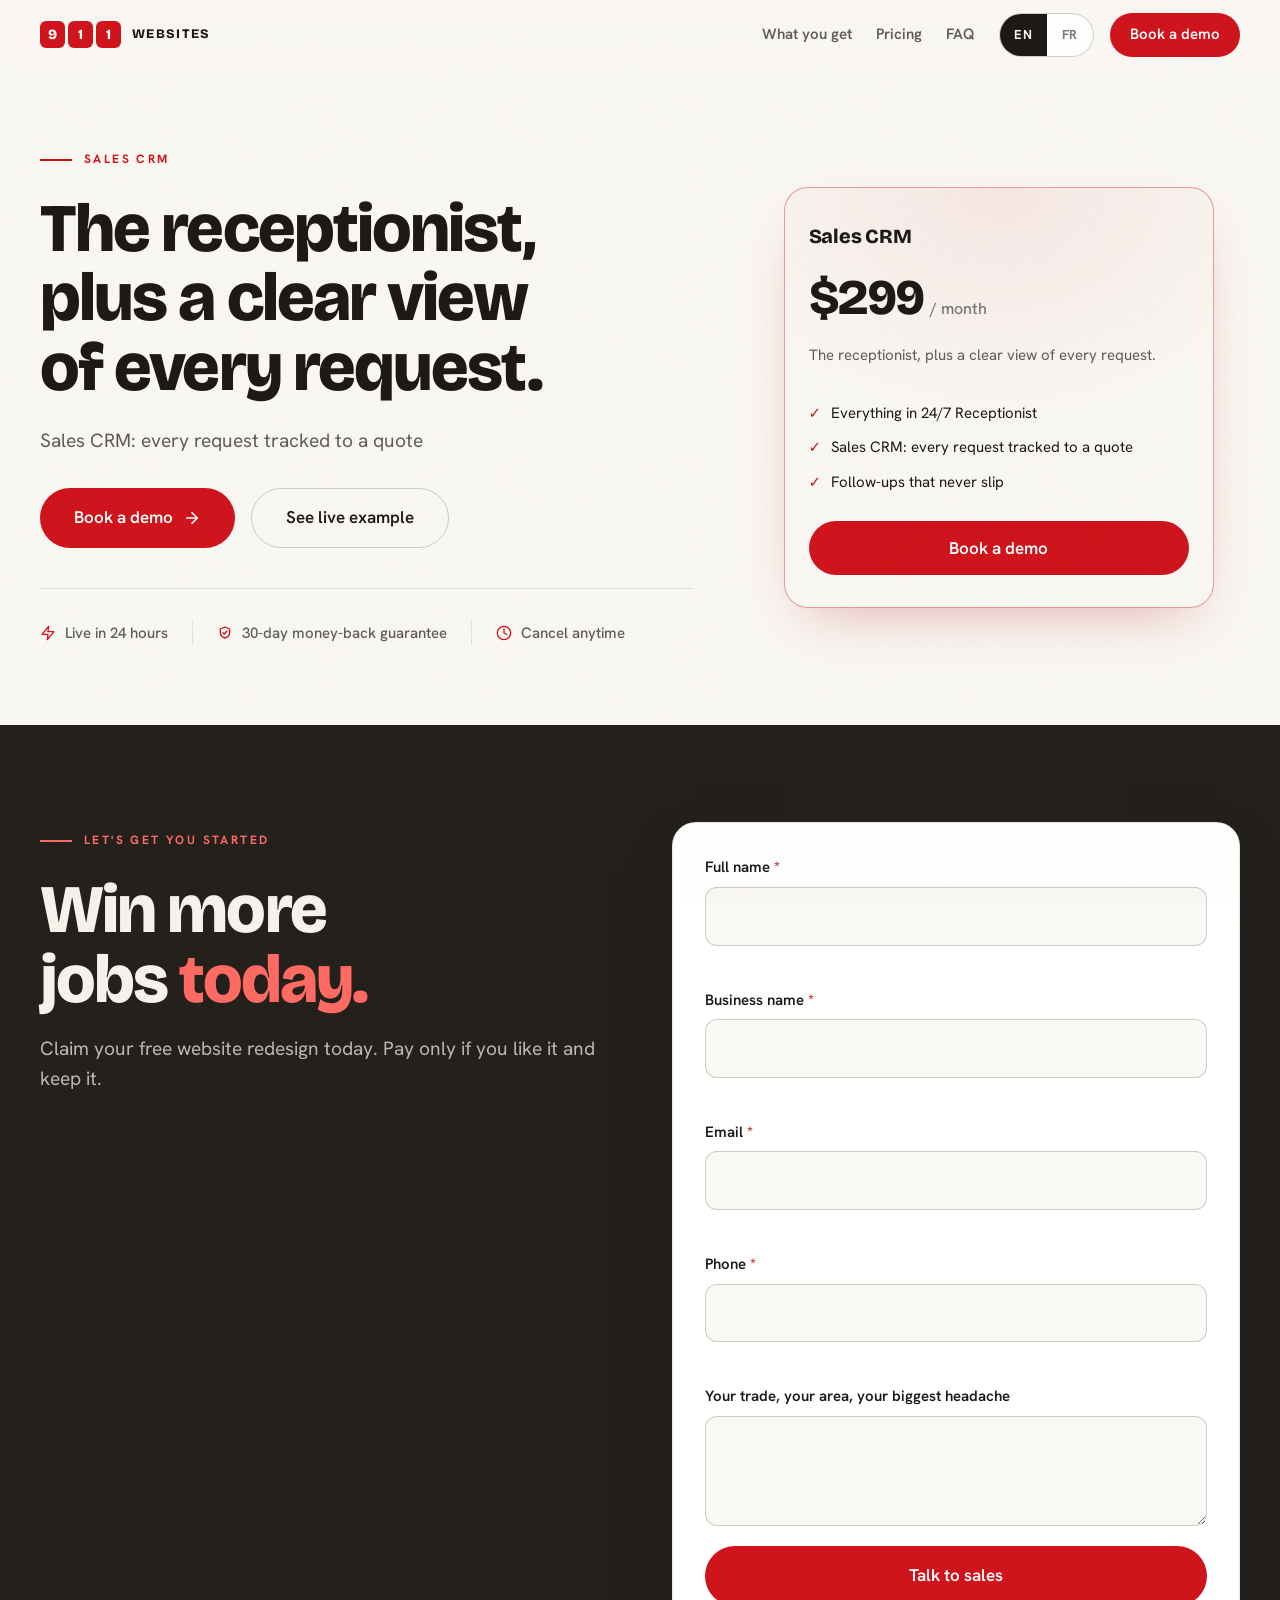
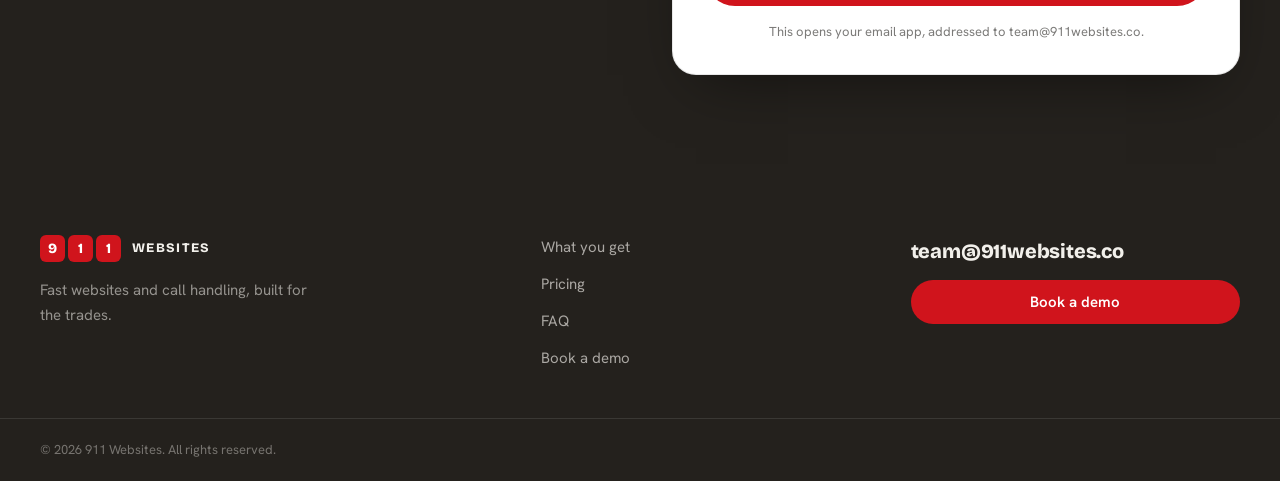
==== commit d3cf912c: "Make 911websites.co the canonical address The domain now serves the site; this stops the same pages " ====
--- a/crm.html
+++ b/crm.html
@@ -4,20 +4,21 @@
   <meta charset="UTF-8" />
   <meta name="viewport" content="width=device-width, initial-scale=1.0" />
   <title data-i18n="crm.meta.title">911 Websites: Sales CRM</title>
+  <link rel="canonical" href="https://911websites.co/crm" />
   <meta name="description" data-i18n-content="crm.meta.desc" content="The receptionist, plus a clear view of every request. Sales CRM: every request tracked to a quote." />
   <meta name="theme-color" content="#FAF8F3" />
 
   <meta property="og:title" content="911 Websites: Sales CRM" />
   <meta property="og:description" content="The receptionist, plus a clear view of every request. Sales CRM: every request tracked to a quote." />
   <meta property="og:type" content="website" />
-  <meta property="og:url" content="https://911websites.co/crm" /><!-- TODO: confirm domain -->
+  <meta property="og:url" content="https://911websites.co/crm" />
 
   <link rel="icon" type="image/svg+xml" href="data:image/svg+xml,%3Csvg xmlns='http://www.w3.org/2000/svg' viewBox='0 0 52 18'%3E%3Crect x='0' y='0' width='15' height='18' rx='4' fill='%23ED1C24'/%3E%3Ctext x='7.5' y='13.5' font-family='Arial Black,Arial' font-size='12' font-weight='900' text-anchor='middle' fill='white'%3E9%3C/text%3E%3Crect x='18.5' y='0' width='15' height='18' rx='4' fill='%23ED1C24'/%3E%3Ctext x='26' y='13.5' font-family='Arial Black,Arial' font-size='12' font-weight='900' text-anchor='middle' fill='white'%3E1%3C/text%3E%3Crect x='37' y='0' width='15' height='18' rx='4' fill='%23ED1C24'/%3E%3Ctext x='44.5' y='13.5' font-family='Arial Black,Arial' font-size='12' font-weight='900' text-anchor='middle' fill='white'%3E1%3C/text%3E%3C/svg%3E" />
 
   <link rel="preconnect" href="https://fonts.googleapis.com" />
   <link rel="preconnect" href="https://fonts.gstatic.com" crossorigin />
   <link href="https://fonts.googleapis.com/css2?family=Bricolage+Grotesque:opsz,wght@12..96,700;12..96,800&family=Hanken+Grotesk:wght@400;500;600;700&display=swap" rel="stylesheet" />
-  <link rel="stylesheet" href="assets/css/styles.css?v=6" />
+  <link rel="stylesheet" href="assets/css/styles.css?v=7" />
 </head>
 <body data-page="crm">
 
@@ -169,7 +170,7 @@
     </div>
   </footer>
 
-  <script src="assets/js/i18n.js?v=6"></script>
-  <script src="assets/js/main.js?v=6"></script>
+  <script src="assets/js/i18n.js?v=7"></script>
+  <script src="assets/js/main.js?v=7"></script>
 </body>
 </html>
--- a/assets/css/styles.css
+++ b/assets/css/styles.css
@@ -38,7 +38,10 @@
   --slate:      #24211D;
   --on-slate:   #F5F2EC;
   --on-slate-2: rgba(245, 242, 236, 0.72);
-  --red-on-slate: #FF9B9F;
+  /* Étienne read the old #FF9B9F as pink on the dark bands. The brand red
+     itself only reaches 2.9:1 against --slate, so it cannot be used here;
+     this is as red as the accent gets while staying legible (5.75:1). */
+  --red-on-slate: #FF6B63;
 
   /* Type */
   --font-display: 'Bricolage Grotesque', Georgia, serif;
@@ -1308,6 +1311,119 @@
 }
 .skip:focus { top: 0; }
 
+/* ── LIVE EXAMPLE / BEFORE-AFTER ────────────────── */
+.cmp { padding: var(--s16) 0 var(--s24); }
+.cmp__head { max-width: 46rem; }
+.cmp__note {
+  margin-top: var(--s8);
+  padding-top: var(--s4);
+  border-top: 1px solid var(--line);
+  color: var(--text-3);
+  font-size: var(--fs-sm);
+  line-height: 1.55;
+}
+
+/* Segmented Before / After control */
+.cmp__tabs {
+  display: inline-flex;
+  gap: var(--s1);
+  margin: var(--s10) 0 var(--s5);
+  padding: var(--s1);
+  background: var(--surface-2);
+  border: 1px solid var(--line);
+  border-radius: 999px;
+}
+.cmp__tab {
+  appearance: none;
+  border: 0;
+  cursor: pointer;
+  padding: 11px 26px;
+  border-radius: 999px;
+  background: transparent;
+  color: var(--text-2);
+  font-family: var(--font-body);
+  font-size: var(--fs-sm);
+  font-weight: 600;
+  line-height: 1;
+  transition: background var(--t), color var(--t);
+}
+.cmp__tab:hover { color: var(--text); }
+.cmp__tab[aria-selected="true"] {
+  background: var(--surface);
+  color: var(--text);
+  box-shadow: 0 1px 2px rgba(28, 25, 20, 0.12);
+}
+.cmp__tab:focus-visible { outline: 2px solid var(--red); outline-offset: 2px; }
+
+/* Browser chrome */
+.cmp__frame {
+  border: 1px solid var(--line-2);
+  border-radius: var(--r-md);
+  overflow: hidden;
+  background: var(--surface);
+  box-shadow: 0 18px 44px rgba(28, 25, 20, 0.10);
+}
+.cmp__bar {
+  display: flex;
+  align-items: center;
+  gap: var(--s3);
+  padding: 10px var(--s4);
+  background: var(--surface-2);
+  border-bottom: 1px solid var(--line);
+}
+.cmp__dots { display: flex; gap: 6px; flex: none; }
+.cmp__dots i { width: 11px; height: 11px; border-radius: 50%; background: var(--line-2); }
+.cmp__url {
+  flex: 1;
+  padding: 5px 12px;
+  border-radius: 999px;
+  background: var(--surface);
+  border: 1px solid var(--line);
+  color: var(--text-3);
+  font-size: var(--fs-xs);
+  font-family: ui-monospace, SFMono-Regular, Menlo, monospace;
+  white-space: nowrap;
+  overflow: hidden;
+  text-overflow: ellipsis;
+}
+.cmp__stage { position: relative; height: 700px; background: var(--surface); }
+.cmp__panel {
+  position: absolute;
+  inset: 0;
+  opacity: 0;
+  visibility: hidden;
+  transition: opacity var(--t);
+}
+.cmp__panel[data-active] { opacity: 1; visibility: visible; }
+.cmp__panel iframe { width: 100%; height: 100%; border: 0; display: block; }
+
+.cmp__caption {
+  margin-top: var(--s5);
+  color: var(--text-2);
+  font-size: var(--fs-sm);
+  line-height: 1.6;
+  max-width: 46rem;
+}
+.cmp__caption b { color: var(--text); font-weight: 600; }
+.cmp__actions { margin-top: var(--s10); display: flex; flex-wrap: wrap; gap: var(--s3); }
+
+/* No-JS: show both, stacked, already labelled */
+.cmp__nojs { display: none; }
+.no-js .cmp__tabs { display: none; }
+.no-js .cmp__nojs { display: block; margin-bottom: var(--s3); font-weight: 600; }
+.no-js .cmp__stage { height: auto; }
+.no-js .cmp__panel {
+  position: static;
+  opacity: 1;
+  visibility: visible;
+  height: 700px;
+  border-top: 1px solid var(--line);
+}
+
+@media (prefers-reduced-motion: reduce) {
+  .cmp__panel { transition: none; }
+}
+
 /* ════════════════════════════════════════════════
    BREAKPOINT 768
 ════════════════════════════════════════════════ */
@@ -1343,6 +1459,9 @@
   .panel { justify-self: end; }
 
   .bento { grid-template-columns: repeat(3, 1fr); }
+  /* Four tiles across three columns leave an orphan on the second row;
+     hold this grid at 2x2 so the block stays balanced. */
+  .bento--four { grid-template-columns: repeat(2, 1fr); }
   .tile--feature { grid-column: span 2; display: flex; flex-direction: column; justify-content: center; }
   .tile--feature .tile__ico { margin-bottom: var(--s4); }
 
